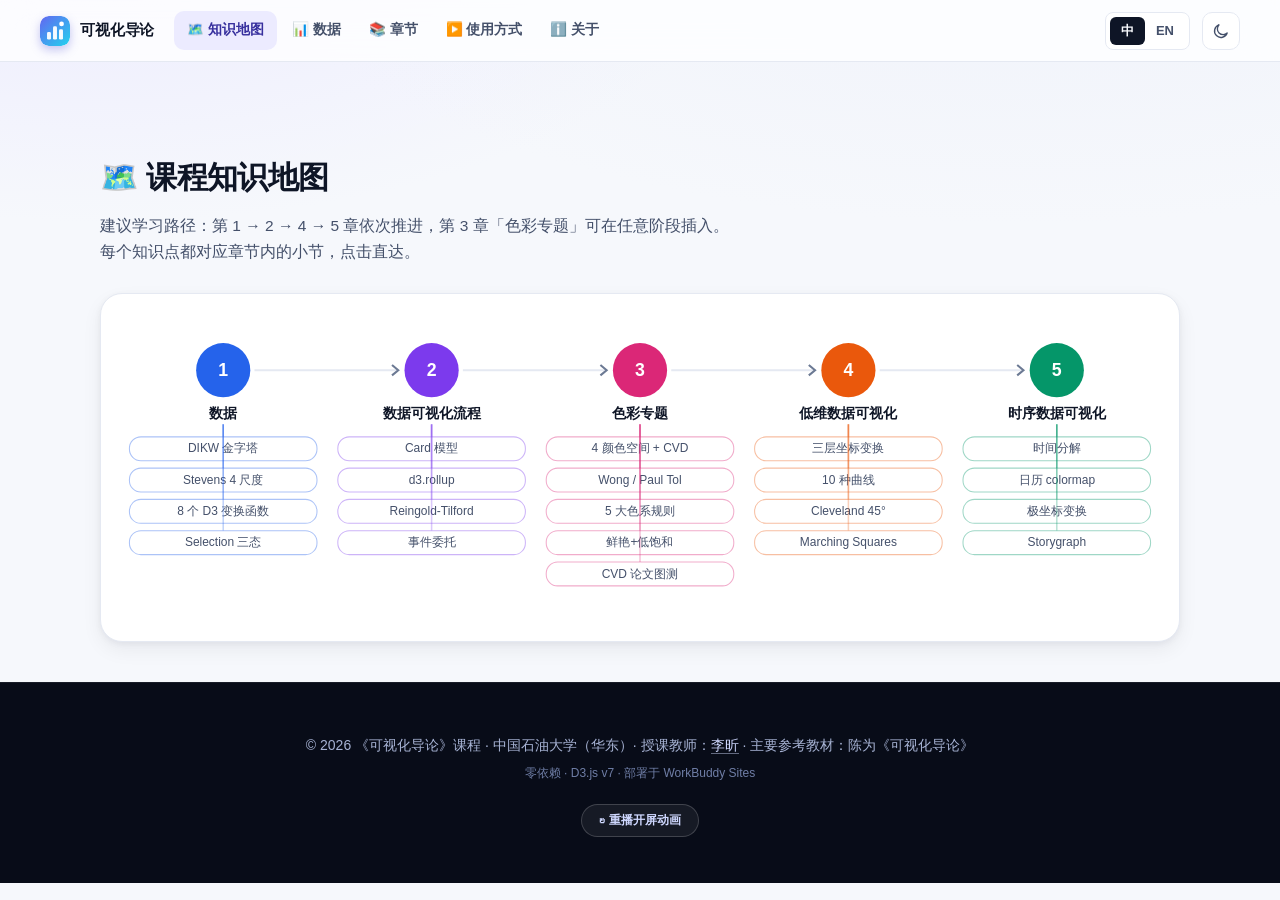
==== index.html @ c35c408c "feat: 《可视化导论》课程网站重构（全新版式 + 亮暗主题 + 中英双语） - 门户拆分为知识地图 / 数据 / 章节 / 使用方式 / 关于 五个独立页面，导航联动高亮 - 首页开屏动画（仅首次" ====
<!DOCTYPE html>
<html lang="zh-CN">
<head>
  <meta charset="UTF-8" />
  <meta name="viewport" content="width=device-width, initial-scale=1.0" />
  <title data-i18n="portal.title">《可视化导论》课程门户</title>
  <!-- 已看过开屏 → 首屏直接不渲染，避免闪现 -->
  <script>
    (function () {
      try {
        if (localStorage.getItem('wbl-splash') === '1') {
          document.documentElement.setAttribute('data-splash', 'skip');
        }
      } catch (e) {}
    })();
  </script>
  <script src="assets/theme.js?v=3"></script>
  <link rel="stylesheet" href="styles.css?v=3" />
  <link rel="stylesheet" href="i18n.css" />
  <script type="module" src="i18n.js"></script>
</head>
<body>
  <!-- ============ 开屏动画（仅首次访问播放一次，点击可跳过） ============ -->
  <div class="splash" id="splash">
    <div class="splash-inner">
      <p class="splash-tag" data-i18n="portal.hero.tag">VISUALIZATION · INTRODUCTION</p>
      <h1 data-i18n="portal.hero.h1">《可视化导论》</h1>
      <p class="splash-sub" data-i18n="portal.hero.subtitle">从数据到图表：JavaScript + D3.js 实战课程</p>
      <svg class="flow-svg" viewBox="0 0 760 320" role="img" aria-label="数据到可视化的流程">
        <path d="M30 160 H730" stroke="rgba(255,255,255,0.35)" stroke-width="2" fill="none" stroke-dasharray="6 6"/>
        <g class="flow-stage"><rect x="20"  y="138" width="150" height="44" rx="10"/><text x="95"  y="165">数据 · Data</text></g>
        <g class="flow-stage"><rect x="210" y="138" width="150" height="44" rx="10"/><text x="285" y="165">变换 · Transform</text></g>
        <g class="flow-stage"><rect x="400" y="138" width="150" height="44" rx="10"/><text x="475" y="165">编码 · Encode</text></g>
        <g class="flow-stage"><rect x="590" y="138" width="150" height="44" rx="10"/><text x="665" y="165">视图 · Render</text></g>
        <circle class="flow-dot" r="5" fill="#fbbf24"><animateMotion dur="4.5s" repeatCount="indefinite" path="M30 160 H730"/></circle>
        <circle class="flow-dot" r="5" fill="#34d399"><animateMotion dur="4.5s" begin="1.5s" repeatCount="indefinite" path="M30 160 H730"/></circle>
        <circle class="flow-dot" r="5" fill="#f472b6"><animateMotion dur="4.5s" begin="3s" repeatCount="indefinite" path="M30 160 H730"/></circle>
      </svg>
    </div>
  </div>

  <nav class="nav course-topbar">
    <a class="brand" href="index.html">
      <svg class="mark" viewBox="0 0 32 32" aria-hidden="true">
        <defs>
          <linearGradient id="brandMark" x1="0" y1="0" x2="1" y2="1">
            <stop offset="0" stop-color="#6366f1" />
            <stop offset="1" stop-color="#22d3ee" />
          </linearGradient>
        </defs>
        <rect width="32" height="32" rx="9" fill="url(#brandMark)" />
        <g fill="#ffffff" opacity="0.95">
          <rect x="7.5" y="17" width="4.2" height="8" rx="1.4" />
          <rect x="13.9" y="11" width="4.2" height="14" rx="1.4" />
          <rect x="20.3" y="14" width="4.2" height="11" rx="1.4" />
        </g>
        <circle cx="23" cy="8.4" r="2.5" fill="#ffffff" />
      </svg>
      <span data-lang="zh-CN">可视化导论</span>
      <span data-lang="en-US" hidden>Visualization</span>
    </a>
    <ul class="nav-links">
      <li><a href="index.html" class="active"><span data-lang="zh-CN">🗺️ 知识地图</span><span data-lang="en-US" hidden>🗺️ Map</span></a></li>
      <li><a href="stats.html" data-i18n="portal.nav.stats">📊 数据</a></li>
      <li><a href="chapters.html" data-i18n="portal.nav.chapters">📚 章节</a></li>
      <li><a href="howto.html" data-i18n="portal.nav.howto">▶️ 使用方式</a></li>
      <li><a href="about.html" data-i18n="portal.nav.about">ℹ️ 关于</a></li>
    </ul>
  </nav>

  <main>
    <!-- ============ 课程知识地图 ============ -->
    <section id="map" class="section">
      <h2><span data-lang="zh-CN">🗺️ 课程知识地图</span><span data-lang="en-US" hidden>🗺️ Course Knowledge Map</span></h2>
      <p class="section-lead">
        <span data-lang="zh-CN">建议学习路径：第 1 → 2 → 4 → 5 章依次推进，第 3 章「色彩专题」可在任意阶段插入。每个知识点都对应章节内的小节，点击直达。</span>
        <span data-lang="en-US" hidden>Suggested path: Ch 1 → 2 → 4 → 5 in order; Ch 3 (Color) can be inserted anytime. Click any node to jump.</span>
      </p>
      <div class="map-wrap">
        <svg id="course-map" viewBox="0 0 1000 300" role="img" aria-label="课程知识地图"></svg>
      </div>
    </section>
  </main>

  <footer>
    <p data-i18n-html="footer.copyright">© 2026 《可视化导论》课程 · 中国石油大学（华东）· 授课教师：<a href="https://cinger007.github.io" target="_blank" rel="noopener" class="teacher-link">李昕</a> · 主要参考教材：陈为《可视化导论》</p>
    <p class="footer-meta" data-i18n="footer.meta">零依赖 · D3.js v7 · 部署于 WorkBuddy Sites</p>
    <button class="replay-splash" type="button" data-replay-splash>
      <span data-lang="zh-CN">↻ 重播开屏动画</span>
      <span data-lang="en-US" hidden>↻ Replay intro</span>
    </button>
  </footer>

  <script src="assets/portal.js?v=3"></script>
</body>
</html>
---- styles.css ----
/* =============================================================
 * 《可视化导论》课程门户 — 版式 v3「Clear Modern · Data-Viz」
 * 设计方向：清爽现代教育风 + 数据可视化站气质
 *   · 亮暗双主题（暗色头图 + 亮色正文 + 一键切换）
 *   · 圆角卡片 + 柔和多层阴影 + 宽松留白 + 单一强调色
 *   · 内容零改动：仅重排版式与视觉层级
 * ============================================================= */

/* ============================================================
 * 1. 设计 token（亮 / 暗）
 * ============================================================ */
:root {
  color-scheme: light;

  --bg:        #f6f8fc;
  --bg-glow:   #eef1fa;
  --surface:   #ffffff;
  --surface-2: #f3f5fb;
  --text:      #0e1526;
  --text-2:    #44506a;
  --muted:     #6c7a94;
  --line:      #e5e9f2;
  --line-2:    #eff2f8;

  --accent:      #5b5bd6;
  --accent-deep: #4640bf;
  --accent-soft: #ecebff;
  --accent-ink:  #37309e;

  --ink:  #080c18;   /* 暗色头图基色（两主题共用） */
  --ink-2:#101731;

  --r-xs: 8px;
  --r-sm: 12px;
  --r:    16px;
  --r-lg: 22px;
  --r-xl: 28px;
  --pill: 999px;

  --sh-1: 0 1px 2px rgba(16, 24, 40, .05), 0 1px 3px rgba(16, 24, 40, .05);
  --sh-2: 0 2px 6px rgba(16, 24, 40, .05), 0 8px 20px rgba(16, 24, 40, .06);
  --sh-3: 0 10px 26px rgba(16, 24, 40, .10), 0 3px 8px rgba(16, 24, 40, .05);
  --sh-4: 0 26px 60px rgba(16, 24, 40, .16);

  --container: 1160px;
  --nav-h: 62px;
}

html[data-theme="dark"] {
  color-scheme: dark;

  --bg:        #090c16;
  --bg-glow:   #0d1120;
  --surface:   #111728;
  --surface-2: #171e31;
  --text:      #eaf0fb;
  --text-2:    #b3bdd4;
  --muted:     #7f8ba6;
  --line:      #232c45;
  --line-2:    #1a2136;

  --accent:      #8b8bf5;
  --accent-deep: #a5a5ff;
  --accent-soft: #1c2145;
  --accent-ink:  #c3c2ff;

  --sh-1: 0 1px 2px rgba(0, 0, 0, .4);
  --sh-2: 0 2px 6px rgba(0, 0, 0, .35), 0 10px 24px rgba(0, 0, 0, .30);
  --sh-3: 0 14px 34px rgba(0, 0, 0, .45);
  --sh-4: 0 30px 70px rgba(0, 0, 0, .55);
}

/* ============================================================
 * 2. 基础
 * ============================================================ */
* { box-sizing: border-box; }

html { scroll-behavior: smooth; }

html, body {
  margin: 0;
  padding: 0;
  font-family: -apple-system, BlinkMacSystemFont, "Segoe UI", "PingFang SC",
    "Microsoft YaHei", "Helvetica Neue", Arial, sans-serif;
  -webkit-font-smoothing: antialiased;
}

body {
  color: var(--text);
  background-color: var(--bg);
  background-image:
    radial-gradient(1200px 520px at 80% -140px, var(--bg-glow), transparent 70%),
    radial-gradient(900px 420px at 8% -80px, var(--accent-soft), transparent 72%);
  background-repeat: no-repeat;
  line-height: 1.65;
}

a { color: var(--accent-deep); }

a:focus-visible,
button:focus-visible {
  outline: 2px solid var(--accent);
  outline-offset: 2px;
  border-radius: 4px;
}

/* ============================================================
 * 3. 顶部头栏（sticky + 毛玻璃）
 * ============================================================ */
.nav {
  position: sticky;
  top: 0;
  z-index: 100;
  display: flex;
  align-items: center;
  gap: 6px;
  height: var(--nav-h);
  padding: 0 clamp(14px, 4vw, 40px);
  background: rgba(255, 255, 255, .78);
  backdrop-filter: blur(16px) saturate(1.6);
  -webkit-backdrop-filter: blur(16px) saturate(1.6);
  border-bottom: 1px solid var(--line);
}

html[data-theme="dark"] .nav { background: rgba(9, 12, 22, .78); }

.nav .brand {
  display: inline-flex;
  align-items: center;
  gap: 10px;
  flex: none;
  padding-right: 14px;
  text-decoration: none;
  color: var(--text);
  font-weight: 800;
  font-size: 14.5px;
  letter-spacing: -.01em;
  white-space: nowrap;
}

.nav .brand .mark {
  width: 30px;
  height: 30px;
  border-radius: 9px;
  display: block;
  box-shadow: 0 4px 10px rgba(91, 91, 214, .35);
}

.nav-links {
  display: flex;
  align-items: center;
  gap: 2px;
  flex: 1;
  min-width: 0;
  margin: 0;
  padding: 0;
  list-style: none;
  overflow-x: auto;
  scrollbar-width: none;
}
.nav-links::-webkit-scrollbar { display: none; }
.nav-links li { flex: none; }

.nav-links a {
  display: inline-block;
  padding: 8px 13px;
  border-radius: 10px;
  font-size: 13.5px;
  font-weight: 600;
  color: var(--text-2);
  text-decoration: none;
  white-space: nowrap;
  transition: background .15s, color .15s;
}
.nav-links a:hover { background: var(--surface-2); color: var(--text); }
.nav-links a.active { background: var(--accent-soft); color: var(--accent-ink); }
.nav-links a.active:hover { background: var(--accent-soft); color: var(--accent-ink); }

/* 语言开关（内嵌头栏版） */
.nav .lang-switch {
  order: 1;
  margin-left: 8px;
  background: var(--surface);
  border-color: var(--line);
  box-shadow: none;
}
.nav .lang-switch button { color: var(--text-2); font-size: 13px; padding: 5px 11px; }
.nav .lang-switch button:hover { background: var(--surface-2); color: var(--text); }
.nav .lang-switch button.active { background: var(--text); color: var(--bg); }
html[data-theme="dark"] .nav .lang-switch button.active { background: var(--accent); color: #0a0d16; }

/* 主题切换按钮 */
.theme-toggle {
  order: 2;
  margin-left: 6px;
  flex: none;
  width: 38px;
  height: 38px;
  display: inline-flex;
  align-items: center;
  justify-content: center;
  border: 1px solid var(--line);
  border-radius: 10px;
  background: var(--surface);
  color: var(--text-2);
  cursor: pointer;
  transition: background .15s, color .15s, border-color .15s, transform .15s;
}
.theme-toggle:hover { background: var(--surface-2); color: var(--text); border-color: var(--accent); }
.theme-toggle:active { transform: scale(.94); }
.theme-toggle svg { width: 18px; height: 18px; }

/* ============================================================
 * 4. 开屏动画（暗色全屏，仅首次访问播放一次）
 * ============================================================ */
.splash {
  position: fixed;
  inset: 0;
  z-index: 9999;
  display: grid;
  place-items: center;
  padding: 24px;
  color: #eef2ff;
  background-color: var(--ink);
  background-image:
    radial-gradient(58% 78% at 16% 4%, rgba(91, 91, 214, .60), transparent 62%),
    radial-gradient(52% 72% at 86% 8%, rgba(139, 92, 246, .46), transparent 62%),
    radial-gradient(64% 90% at 50% 124%, rgba(34, 211, 238, .22), transparent 62%);
  animation: splash-out .55s ease 2.6s both;
}

/* 前置脚本判定「已看过」→ 直接不渲染，避免首屏闪烁；点击跳过同理 */
html[data-splash="skip"] .splash,
.splash.is-out { display: none !important; }

@keyframes splash-out { to { opacity: 0; visibility: hidden; } }

/* 细网格 + 渐隐遮罩 */
.splash::before {
  content: "";
  position: absolute;
  inset: 0;
  background-image:
    linear-gradient(rgba(150, 165, 210, .12) 1px, transparent 1px),
    linear-gradient(90deg, rgba(150, 165, 210, .12) 1px, transparent 1px);
  background-size: 46px 46px;
  -webkit-mask-image: radial-gradient(120% 90% at 50% 40%, #000 10%, transparent 78%);
          mask-image: radial-gradient(120% 90% at 50% 40%, #000 10%, transparent 78%);
  pointer-events: none;
}

.splash-inner {
  position: relative;
  z-index: 1;
  width: 100%;
  max-width: 540px;
  text-align: center;
}

.splash-inner > * { animation: splash-rise .72s cubic-bezier(.2, .7, .3, 1) both; }
.splash-inner > *:nth-child(1) { animation-delay: .05s; }
.splash-inner > *:nth-child(2) { animation-delay: .17s; }
.splash-inner > *:nth-child(3) { animation-delay: .31s; }
.splash-inner > *:nth-child(4) { animation-delay: .45s; }

@keyframes splash-rise {
  from { opacity: 0; transform: translateY(16px); }
  to   { opacity: 1; transform: none; }
}

.splash-tag {
  display: inline-flex;
  align-items: center;
  margin: 0 0 20px;
  padding: 6px 14px;
  font-size: 11.5px;
  font-weight: 700;
  letter-spacing: .18em;
  text-transform: uppercase;
  color: #b7c3ff;
  border: 1px solid rgba(183, 195, 255, .35);
  border-radius: var(--pill);
  background: rgba(183, 195, 255, .08);
}

.splash h1 {
  margin: 0 0 14px;
  font-size: clamp(32px, 5.6vw, 52px);
  font-weight: 800;
  letter-spacing: -.035em;
  line-height: 1.06;
}

.splash-sub {
  margin: 0 0 26px;
  font-size: clamp(14.5px, 1.8vw, 17px);
  line-height: 1.6;
  color: #c8d2ff;
}

.teacher-link {
  color: #d3dbff;
  text-decoration: none;
  border-bottom: 1px solid rgba(211, 219, 255, .45);
  transition: border-color .15s, color .15s;
}
.teacher-link:hover { color: #fff; border-bottom-color: #fff; }

/* 数据 → 视图 管线动画面板（开屏内使用） */
.flow-svg {
  display: block;
  width: 100%;
  height: auto;
  border: 1px solid rgba(190, 202, 255, .16);
  border-radius: var(--r-xl);
  background: rgba(255, 255, 255, .04);
  backdrop-filter: blur(6px);
  -webkit-backdrop-filter: blur(6px);
  box-shadow: inset 0 1px 0 rgba(255, 255, 255, .07), 0 24px 60px rgba(3, 6, 20, .45);
}

.flow-stage rect {
  fill: rgba(255, 255, 255, .06);
  stroke: rgba(190, 202, 255, .3);
  stroke-width: 1.5;
  transition: fill .2s;
}
.flow-stage:hover rect { fill: rgba(255, 255, 255, .14); }
.flow-stage text {
  fill: #e8edff;
  font-size: 14.5px;
  font-weight: 600;
  text-anchor: middle;
}

/* ============================================================
 * 5. 主体容器 & 区块
 * ============================================================ */
main {
  max-width: var(--container);
  margin: 0 auto;
  padding: clamp(56px, 7vw, 92px) clamp(16px, 4vw, 40px) 40px;
}

.section {
  margin: 0 0 clamp(60px, 8vw, 100px);
  scroll-margin-top: calc(var(--nav-h) + 16px);
}

/* 独立子页面只有一个区块时，不要拖一条空白到页脚 */
main > .section:last-child { margin-bottom: 0; }

.section h2 {
  display: flex;
  align-items: center;
  gap: 12px;
  margin: 0 0 10px;
  font-size: clamp(23px, 3vw, 31px);
  font-weight: 800;
  letter-spacing: -.022em;
  color: var(--text);
}

.section-lead {
  max-width: 74ch;
  margin: 0 0 28px;
  font-size: 15.5px;
  line-height: 1.7;
  color: var(--text-2);
}

/* ============================================================
 * 6. 知识地图 / 数据一览（SVG 面板）
 * ============================================================ */
.map-wrap,
.stats-wrap {
  padding: 22px 18px 12px;
  background: var(--surface);
  border: 1px solid var(--line);
  border-radius: var(--r-lg);
  box-shadow: var(--sh-2);
  overflow-x: auto;
}

#course-map,
#course-stats {
  display: block;
  width: 100%;
  min-width: 760px;
  height: auto;
}

/* —— 知识地图 —— */
.map-chapter { cursor: pointer; }
.map-num { fill: #ffffff; font-size: 17px; font-weight: 800; }
.map-title { fill: var(--text); font-size: 13.5px; font-weight: 700; }
.map-point { fill: var(--text-2); font-size: 11.5px; }
.map-chip rect {
  fill: var(--surface);
  stroke-opacity: .38;
  transition: fill .15s, stroke-opacity .15s;
}
.map-chapter:hover .map-chip rect { fill: var(--surface-2); stroke-opacity: .9; }
.map-chapter:hover .map-title { fill: var(--accent); }
/* 覆盖 JS 写入的浅色灰连线，随主题变色 */
#course-map > line { stroke: var(--line); }
#course-map > path { stroke: var(--muted); }

/* —— 数据一览 —— */
.stat-row { cursor: pointer; }
.stat-row .bar { transition: opacity .15s; }
.stat-row:hover .bar { opacity: .8; }
.stat-row:hover .stat-ch-title { fill: var(--accent); }
.stat-ch-title { fill: var(--text-2); font-size: 13px; font-weight: 700; }
.stat-num { fill: #ffffff; font-size: 12px; font-weight: 800; }
.stat-value { font-size: 12.5px; font-weight: 800; }
.stat-axis { fill: var(--muted); font-size: 11px; }
#course-stats > line { stroke: var(--line); }

.stats-foot {
  margin: 14px 0 0;
  text-align: center;
  font-size: 12.5px;
  color: var(--muted);
}

/* ============================================================
 * 7. 章节卡片
 * ============================================================ */
.cards {
  display: grid;
  grid-template-columns: repeat(auto-fill, minmax(320px, 1fr));
  gap: 22px;
}

.card {
  --ch:      var(--accent);
  --ch-deep: var(--accent-deep);
  --ch-soft: var(--accent-soft);
  --ch-tint: #f4f4ff;
  position: relative;
  display: flex;
  flex-direction: column;
  background: var(--surface);
  border: 1px solid var(--line);
  border-radius: var(--r-lg);
  overflow: hidden;
  text-decoration: none;
  color: inherit;
  box-shadow: var(--sh-2);
  transition: transform .26s cubic-bezier(.2, .7, .3, 1), box-shadow .26s, border-color .26s;
}

.card[data-ch="1"] { --ch: #2563eb; --ch-deep: #1d4ed8; --ch-soft: #e6efff; --ch-tint: #eef4ff; }
.card[data-ch="2"] { --ch: #7c3aed; --ch-deep: #6d28d9; --ch-soft: #f0eaff; --ch-tint: #f6f2ff; }
.card[data-ch="3"] { --ch: #db2777; --ch-deep: #be185d; --ch-soft: #ffe9f4; --ch-tint: #fff1f8; }
.card[data-ch="4"] { --ch: #ea580c; --ch-deep: #c2410c; --ch-soft: #ffefe1; --ch-tint: #fff6ef; }
.card[data-ch="5"] { --ch: #059669; --ch-deep: #047857; --ch-soft: #e2f8ef; --ch-tint: #effaf5; }

html[data-theme="dark"] .card[data-ch="1"] { --ch-soft: #16233f; --ch-tint: #101a2f; --ch-deep: #7ab0ff; }
html[data-theme="dark"] .card[data-ch="2"] { --ch-soft: #211a3d; --ch-tint: #171232; --ch-deep: #bda0ff; }
html[data-theme="dark"] .card[data-ch="3"] { --ch-soft: #3a1630; --ch-tint: #2a1024; --ch-deep: #ff8fc4; }
html[data-theme="dark"] .card[data-ch="4"] { --ch-soft: #3a2110; --ch-tint: #2b180c; --ch-deep: #ffab6b; }
html[data-theme="dark"] .card[data-ch="5"] { --ch-soft: #10322a; --ch-tint: #0c241e; --ch-deep: #5fd6ad; }

a.card.available:hover {
  transform: translateY(-4px);
  border-color: var(--ch);
  box-shadow: var(--sh-3);
}

.card.pending { opacity: .68; }

.card-thumb {
  display: block;
  width: 100%;
  height: auto;
  background:
    radial-gradient(130% 110% at 50% 0%, var(--ch-tint), var(--ch-soft));
  border-bottom: 1px solid var(--line-2);
}

.card-status {
  position: absolute;
  top: 12px;
  right: 12px;
  margin: 0;
  padding: 5px 11px;
  font-size: 11.5px;
  font-weight: 700;
  border-radius: var(--pill);
  color: #0b7a45;
  background: rgba(255, 255, 255, .92);
  border: 1px solid rgba(16, 24, 40, .07);
  backdrop-filter: blur(4px);
  -webkit-backdrop-filter: blur(4px);
}
html[data-theme="dark"] .card-status {
  color: #5fd6ad;
  background: rgba(9, 12, 22, .82);
  border-color: rgba(255, 255, 255, .12);
}
.card.pending .card-status { color: #8a5a00; }

/* 卡片正文：以左右外边距代替内边距，保证缩略图满宽 */
.card > :not(.card-thumb):not(.card-status) { margin-left: 22px; margin-right: 22px; }

.card-num {
  align-self: flex-start;
  margin: 18px 22px 0;
  padding: 4px 11px;
  font-size: 11.5px;
  font-weight: 800;
  letter-spacing: .08em;
  color: var(--ch-deep);
  background: var(--ch-soft);
  border-radius: var(--pill);
}

.card h3 {
  margin: 11px 22px 0;
  font-size: 20px;
  font-weight: 800;
  letter-spacing: -.02em;
  line-height: 1.3;
  color: var(--text);
}

.card-meta {
  margin: 7px 22px 0;
  font-size: 12.5px;
  color: var(--muted);
}

.card-source {
  margin: 9px 22px 0;
  font-size: 12.5px;
  color: var(--text-2);
}

.card-desc {
  margin: 12px 22px 0;
  font-size: 14px;
  line-height: 1.7;
  color: var(--text-2);
}

.card-tags {
  display: flex;
  flex-wrap: wrap;
  gap: 6px;
  margin: 14px 22px 0;
  padding: 0;
  list-style: none;
}

.card-tags li {
  padding: 4px 10px;
  font-size: 11.5px;
  font-weight: 600;
  color: var(--text-2);
  background: var(--surface-2);
  border: 1px solid var(--line-2);
  border-radius: var(--pill);
}

.card-cta {
  display: flex;
  align-items: center;
  gap: 8px;
  margin: auto 22px 0;
  padding: 16px 0 20px;
  font-size: 14px;
  font-weight: 700;
  color: var(--ch-deep);
  border-top: 1px solid var(--line-2);
}

a.card.available:hover .card-cta { color: var(--ch); }

/* ============================================================
 * 8. 使用方式
 * ============================================================ */
.howto-grid {
  display: grid;
  grid-template-columns: repeat(auto-fill, minmax(248px, 1fr));
  gap: 18px;
}

.howto-card {
  padding: 22px;
  background: var(--surface);
  border: 1px solid var(--line);
  border-radius: var(--r);
  box-shadow: var(--sh-1);
  transition: transform .2s, box-shadow .2s, border-color .2s;
}
.howto-card:hover { transform: translateY(-2px); box-shadow: var(--sh-2); border-color: var(--accent); }

.howto-card h3 {
  margin: 0 0 10px;
  font-size: 15.5px;
  font-weight: 700;
  color: var(--text);
}

.howto-card p {
  margin: 0;
  font-size: 13.5px;
  line-height: 1.7;
  color: var(--text-2);
}

.howto-card code,
.about-item code {
  padding: 2px 7px;
  font-family: "Cascadia Code", "JetBrains Mono", Consolas, monospace;
  font-size: 12.5px;
  color: var(--accent-ink);
  background: var(--accent-soft);
  border-radius: 6px;
}

/* ============================================================
 * 9. 关于本课程
 * ============================================================ */
.about {
  display: grid;
  grid-template-columns: repeat(auto-fill, minmax(280px, 1fr));
  gap: 18px;
}

.about-item {
  padding: 22px;
  background: var(--surface);
  border: 1px solid var(--line);
  border-radius: var(--r);
  box-shadow: var(--sh-1);
}

.about-item h4 {
  margin: 0 0 9px;
  font-size: 15px;
  font-weight: 700;
  color: var(--text);
}

.about-item p {
  margin: 0;
  font-size: 13.5px;
  line-height: 1.7;
  color: var(--text-2);
}

/* ============================================================
 * 10. 页脚（暗色）
 * ============================================================ */
footer {
  position: relative;
  padding: 46px clamp(16px, 4vw, 40px);
  text-align: center;
  color: #a7b3d4;
  background: var(--ink);
  border-top: 1px solid rgba(255, 255, 255, .07);
}

footer p { margin: 5px 0; font-size: 14px; line-height: 1.7; }
footer .teacher-link { color: #cfd8ff; }
.footer-meta { font-size: 12px !important; color: #6f7ea6; }

/* 重播开屏 */
.replay-splash {
  margin-top: 16px;
  padding: 7px 17px;
  border: 1px solid rgba(255, 255, 255, .18);
  border-radius: var(--pill);
  background: rgba(255, 255, 255, .06);
  color: #cfd8ff;
  font-family: inherit;
  font-size: 12px;
  font-weight: 600;
  cursor: pointer;
  transition: background .15s, border-color .15s, transform .15s;
}
.replay-splash:hover { background: rgba(255, 255, 255, .15); border-color: rgba(255, 255, 255, .38); }
.replay-splash:active { transform: scale(.97); }

/* ============================================================
 * 11. 响应式
 * ============================================================ */
@media (max-width: 760px) {
  :root { --nav-h: 56px; }
  .nav .brand span { display: none; }
  .cards { grid-template-columns: 1fr; }
  .section h2 { font-size: 22px; }
  .splash-inner { max-width: 100%; }
  .splash-sub { margin-bottom: 20px; }
}

@media (max-width: 420px) {
  .nav-links a { padding: 7px 10px; font-size: 12.5px; }
}

/* ============================================================
 * 12. 可访问性：降低动态偏好
 * ============================================================ */
@media (prefers-reduced-motion: reduce) {
  html { scroll-behavior: auto; }
  .flow-svg .flow-dot { display: none; }
  .splash { animation-duration: .4s; animation-delay: 1.2s; }
  .splash-inner > * { animation: none; }
  .card, .howto-card, .theme-toggle, .nav-links a { transition: none; }
  a.card.available:hover { transform: none; }
}
---- i18n.css ----
/* =============================================================
 * i18n.css — Language switcher styles (v2.0 · 2026-09-09)
 * 共用样式：portal 主页 + supplementary + 5 个 lesson
 *
 * 设计原则：
 *   - .lang-switch 是唯一基类，统一样式
 *   - .lang-switch-floating 仅用于无 topbar 的页面（portal 主页 + supplementary），
 *     把按钮钉在右上角
 *   - 内嵌在 .course-topbar 内的版本继承基类样式，视觉与 floating 版一致
 * ============================================================= */

/* --- 基类（所有页面共用）--- */
.lang-switch {
  display: inline-flex;
  align-items: center;
  gap: 0;
  padding: 4px;
  border: 1px solid #cbd5e1;
  border-radius: 8px;
  background: rgba(255, 255, 255, 0.95);
  box-shadow: 0 2px 8px rgba(0, 0, 0, 0.08);
  font-family: inherit;
}

.lang-switch button {
  appearance: none;
  border: 0;
  background: transparent;
  cursor: pointer;
  padding: 6px 14px;
  font-size: 14px;
  font-weight: 600;
  color: #475569;
  border-radius: 6px;
  transition: background 0.15s, color 0.15s;
  font-family: inherit;
}

.lang-switch button:hover {
  background: #f1f5f9;
  color: #1e293b;
}

.lang-switch button.active {
  background: #1e293b;
  color: #fff;
}

/* --- Portal 主页 / supplementary：无 topbar → 浮动钉右上角 --- */
.lang-switch.lang-switch-floating {
  position: fixed;
  top: 16px;
  right: 16px;
  z-index: 1000;
}

/* --- .course-topbar 内嵌版本：右对齐，垂直居中 --- */
.course-topbar .lang-switch {
  margin-left: auto;
}

/* --- 移动端适配 --- */
@media (max-width: 768px) {
  .lang-switch.lang-switch-floating {
    top: 12px;
    right: 12px;
  }
  .lang-switch.lang-switch-floating button {
    padding: 4px 10px;
    font-size: 13px;
  }
  .course-topbar .lang-switch button {
    padding: 4px 10px;
    font-size: 13px;
  }
}

/* --- 双 DOM 双语正文：确保 hidden 一定生效（防被 author 样式覆盖） --- */
[data-lang][hidden] {
  display: none !important;
}
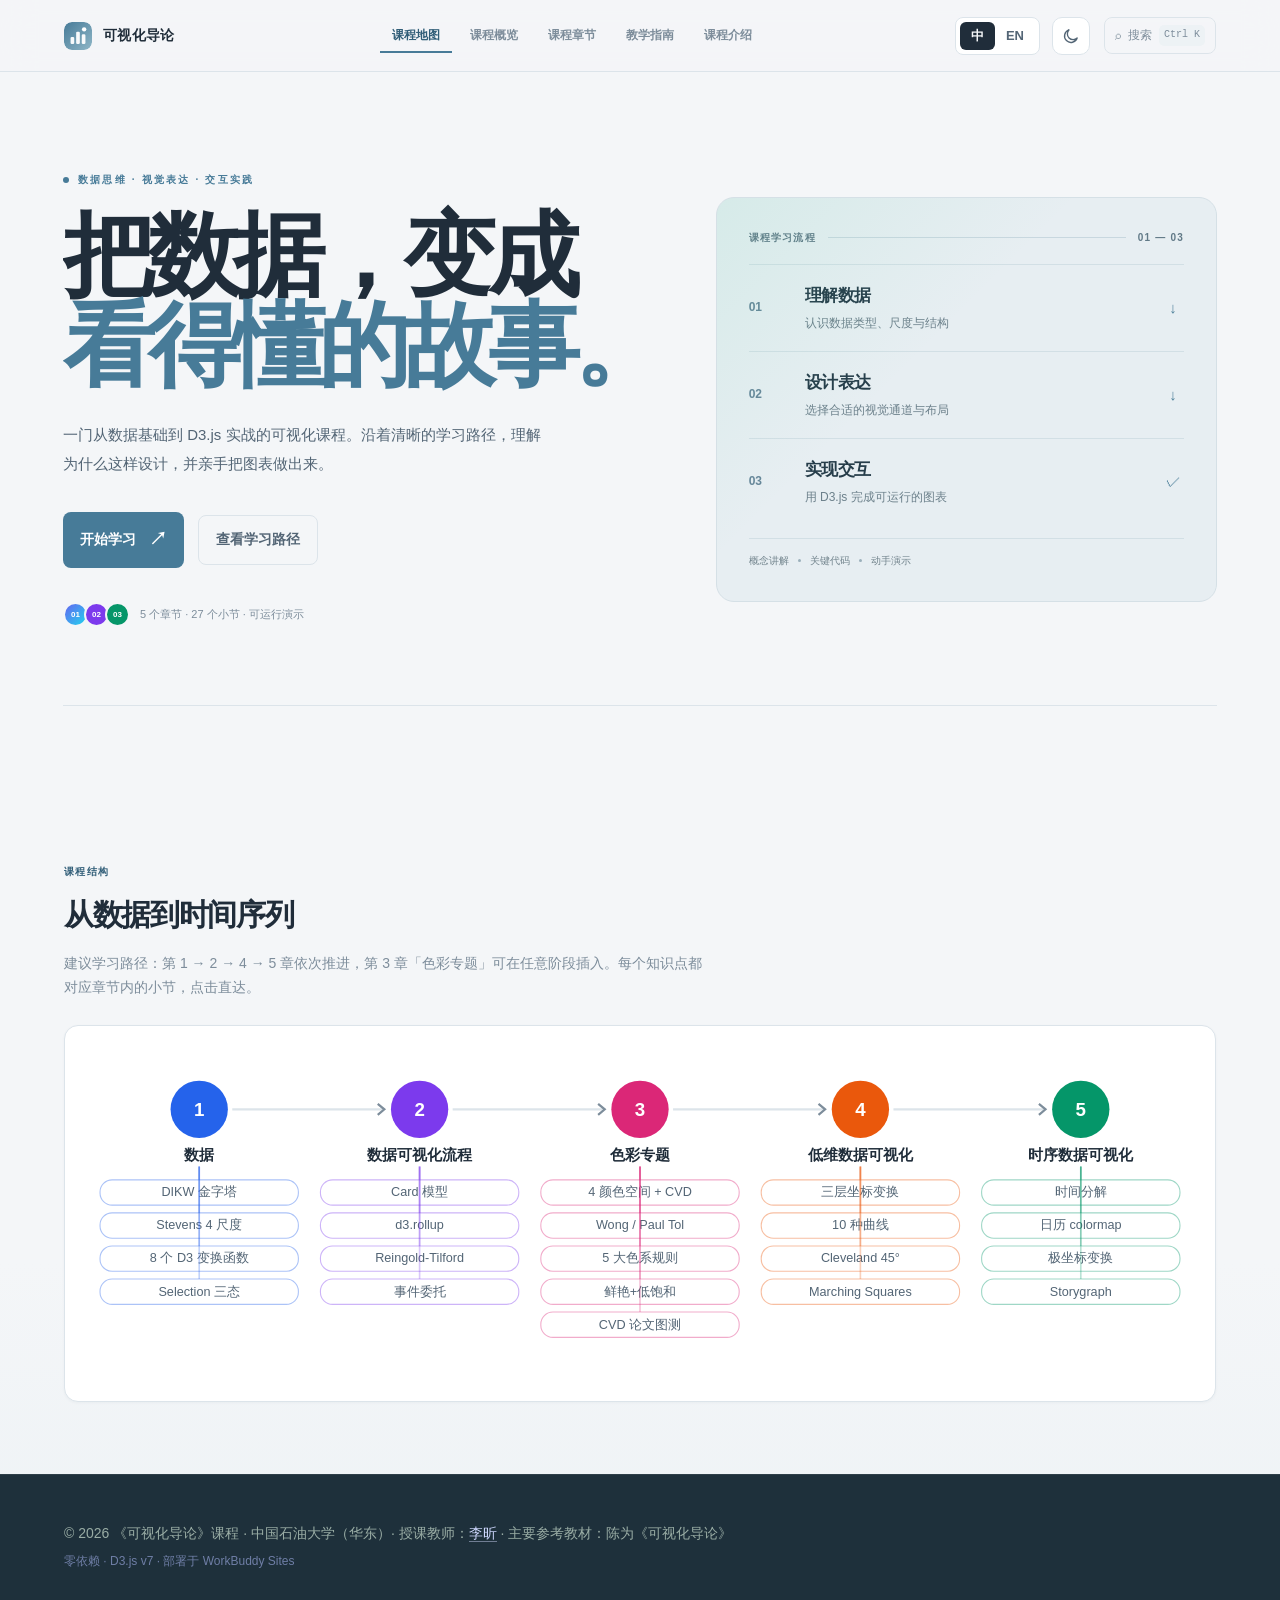
==== commit 37180716: "feat: 更新课程网站页面与主题样式" ====
--- a/index.html
+++ b/index.html
@@ -4,48 +4,19 @@
   <meta charset="UTF-8" />
   <meta name="viewport" content="width=device-width, initial-scale=1.0" />
   <title data-i18n="portal.title">《可视化导论》课程门户</title>
-  <!-- 已看过开屏 → 首屏直接不渲染，避免闪现 -->
-  <script>
-    (function () {
-      try {
-        if (localStorage.getItem('wbl-splash') === '1') {
-          document.documentElement.setAttribute('data-splash', 'skip');
-        }
-      } catch (e) {}
-    })();
-  </script>
   <script src="assets/theme.js?v=3"></script>
-  <link rel="stylesheet" href="styles.css?v=3" />
+  <link rel="stylesheet" href="styles.css?v=5" />
   <link rel="stylesheet" href="i18n.css" />
-  <script type="module" src="i18n.js"></script>
+  <script type="module" src="i18n.js?v=5"></script>
 </head>
 <body>
-  <!-- ============ 开屏动画（仅首次访问播放一次，点击可跳过） ============ -->
-  <div class="splash" id="splash">
-    <div class="splash-inner">
-      <p class="splash-tag" data-i18n="portal.hero.tag">VISUALIZATION · INTRODUCTION</p>
-      <h1 data-i18n="portal.hero.h1">《可视化导论》</h1>
-      <p class="splash-sub" data-i18n="portal.hero.subtitle">从数据到图表：JavaScript + D3.js 实战课程</p>
-      <svg class="flow-svg" viewBox="0 0 760 320" role="img" aria-label="数据到可视化的流程">
-        <path d="M30 160 H730" stroke="rgba(255,255,255,0.35)" stroke-width="2" fill="none" stroke-dasharray="6 6"/>
-        <g class="flow-stage"><rect x="20"  y="138" width="150" height="44" rx="10"/><text x="95"  y="165">数据 · Data</text></g>
-        <g class="flow-stage"><rect x="210" y="138" width="150" height="44" rx="10"/><text x="285" y="165">变换 · Transform</text></g>
-        <g class="flow-stage"><rect x="400" y="138" width="150" height="44" rx="10"/><text x="475" y="165">编码 · Encode</text></g>
-        <g class="flow-stage"><rect x="590" y="138" width="150" height="44" rx="10"/><text x="665" y="165">视图 · Render</text></g>
-        <circle class="flow-dot" r="5" fill="#fbbf24"><animateMotion dur="4.5s" repeatCount="indefinite" path="M30 160 H730"/></circle>
-        <circle class="flow-dot" r="5" fill="#34d399"><animateMotion dur="4.5s" begin="1.5s" repeatCount="indefinite" path="M30 160 H730"/></circle>
-        <circle class="flow-dot" r="5" fill="#f472b6"><animateMotion dur="4.5s" begin="3s" repeatCount="indefinite" path="M30 160 H730"/></circle>
-      </svg>
-    </div>
-  </div>
-
   <nav class="nav course-topbar">
     <a class="brand" href="index.html">
       <svg class="mark" viewBox="0 0 32 32" aria-hidden="true">
         <defs>
           <linearGradient id="brandMark" x1="0" y1="0" x2="1" y2="1">
-            <stop offset="0" stop-color="#6366f1" />
-            <stop offset="1" stop-color="#22d3ee" />
+            <stop offset="0" stop-color="#477b98" />
+            <stop offset="1" stop-color="#8eb6c7" />
           </linearGradient>
         </defs>
         <rect width="32" height="32" rx="9" fill="url(#brandMark)" />
@@ -60,18 +31,37 @@
       <span data-lang="en-US" hidden>Visualization</span>
     </a>
     <ul class="nav-links">
-      <li><a href="index.html" class="active"><span data-lang="zh-CN">🗺️ 知识地图</span><span data-lang="en-US" hidden>🗺️ Map</span></a></li>
-      <li><a href="stats.html" data-i18n="portal.nav.stats">📊 数据</a></li>
-      <li><a href="chapters.html" data-i18n="portal.nav.chapters">📚 章节</a></li>
-      <li><a href="howto.html" data-i18n="portal.nav.howto">▶️ 使用方式</a></li>
-      <li><a href="about.html" data-i18n="portal.nav.about">ℹ️ 关于</a></li>
+      <li><a href="index.html" class="active"><span data-lang="zh-CN">课程地图</span><span data-lang="en-US" hidden>Course map</span></a></li>
+      <li><a href="stats.html" data-i18n="portal.nav.stats">课程概览</a></li>
+      <li><a href="chapters.html" data-i18n="portal.nav.chapters">课程章节</a></li>
+      <li><a href="howto.html" data-i18n="portal.nav.howto">教学指南</a></li>
+      <li><a href="about.html" data-i18n="portal.nav.about">课程介绍</a></li>
     </ul>
   </nav>
 
   <main>
+    <section class="portal-hero" aria-labelledby="hero-title">
+      <div class="hero-copy">
+        <p class="eyebrow"><span class="eyebrow-dot"></span><span data-lang="zh-CN">数据思维 · 视觉表达 · 交互实践</span><span data-lang="en-US" hidden>DATA THINKING · VISUAL LANGUAGE · INTERACTION</span></p>
+        <h1 id="hero-title"><span data-lang="zh-CN">把数据，变成<br><em>看得懂的故事。</em></span><span data-lang="en-US" hidden>Turn data into<br><em>stories people understand.</em></span></h1>
+        <p class="hero-desc"><span data-lang="zh-CN">一门从数据基础到 D3.js 实战的可视化课程。沿着清晰的学习路径，理解为什么这样设计，并亲手把图表做出来。</span><span data-lang="en-US" hidden>A hands-on journey from data foundations to D3.js. Learn why visualizations work, then build them yourself.</span></p>
+        <div class="hero-actions"><a class="hero-primary" href="chapters.html"><span data-lang="zh-CN">开始学习</span><span data-lang="en-US" hidden>Start learning</span><span aria-hidden="true">↗</span></a><a class="hero-secondary" href="#map"><span data-lang="zh-CN">查看学习路径</span><span data-lang="en-US" hidden>View the path</span></a></div>
+        <div class="hero-proof"><span class="proof-avatars"><i>01</i><i>02</i><i>03</i></span><span data-lang="zh-CN">5 个章节 · 27 个小节 · 可运行演示</span><span data-lang="en-US" hidden>5 chapters · 27 sections · Runnable demos</span></div>
+      </div>
+      <div class="hero-visual" aria-label="课程学习流程">
+        <div class="learning-flow">
+          <p class="flow-caption"><span data-lang="zh-CN">课程学习流程</span><span data-lang="en-US" hidden>LEARNING SEQUENCE</span><span class="flow-line"></span><span>01 — 03</span></p>
+          <div class="flow-step"><span class="flow-index">01</span><div><h2><span data-lang="zh-CN">理解数据</span><span data-lang="en-US" hidden>Understand data</span></h2><p><span data-lang="zh-CN">认识数据类型、尺度与结构</span><span data-lang="en-US" hidden>Types, scales and structure</span></p></div><span class="flow-arrow">↓</span></div>
+          <div class="flow-step"><span class="flow-index">02</span><div><h2><span data-lang="zh-CN">设计表达</span><span data-lang="en-US" hidden>Design the encoding</span></h2><p><span data-lang="zh-CN">选择合适的视觉通道与布局</span><span data-lang="en-US" hidden>Choose visual channels and layouts</span></p></div><span class="flow-arrow">↓</span></div>
+          <div class="flow-step"><span class="flow-index">03</span><div><h2><span data-lang="zh-CN">实现交互</span><span data-lang="en-US" hidden>Build interaction</span></h2><p><span data-lang="zh-CN">用 D3.js 完成可运行的图表</span><span data-lang="en-US" hidden>Build working charts with D3.js</span></p></div><span class="flow-arrow">✓</span></div>
+          <div class="flow-foot"><span data-lang="zh-CN">概念讲解</span><span data-lang="en-US" hidden>Concepts</span><i></i><span data-lang="zh-CN">关键代码</span><span data-lang="en-US" hidden>Code</span><i></i><span data-lang="zh-CN">动手演示</span><span data-lang="en-US" hidden>Practice</span></div>
+        </div>
+      </div>
+    </section>
     <!-- ============ 课程知识地图 ============ -->
     <section id="map" class="section">
-      <h2><span data-lang="zh-CN">🗺️ 课程知识地图</span><span data-lang="en-US" hidden>🗺️ Course Knowledge Map</span></h2>
+      <p class="section-kicker"><span data-lang="zh-CN">课程结构</span><span data-lang="en-US" hidden>COURSE STRUCTURE</span></p>
+      <h2><span data-lang="zh-CN">从数据到时间序列</span><span data-lang="en-US" hidden>From data to time series</span></h2>
       <p class="section-lead">
         <span data-lang="zh-CN">建议学习路径：第 1 → 2 → 4 → 5 章依次推进，第 3 章「色彩专题」可在任意阶段插入。每个知识点都对应章节内的小节，点击直达。</span>
         <span data-lang="en-US" hidden>Suggested path: Ch 1 → 2 → 4 → 5 in order; Ch 3 (Color) can be inserted anytime. Click any node to jump.</span>
@@ -85,12 +75,8 @@
   <footer>
     <p data-i18n-html="footer.copyright">© 2026 《可视化导论》课程 · 中国石油大学（华东）· 授课教师：<a href="https://cinger007.github.io" target="_blank" rel="noopener" class="teacher-link">李昕</a> · 主要参考教材：陈为《可视化导论》</p>
     <p class="footer-meta" data-i18n="footer.meta">零依赖 · D3.js v7 · 部署于 WorkBuddy Sites</p>
-    <button class="replay-splash" type="button" data-replay-splash>
-      <span data-lang="zh-CN">↻ 重播开屏动画</span>
-      <span data-lang="en-US" hidden>↻ Replay intro</span>
-    </button>
   </footer>
 
-  <script src="assets/portal.js?v=3"></script>
+  <script src="assets/portal.js?v=5"></script>
 </body>
 </html>
--- a/styles.css
+++ b/styles.css
@@ -336,6 +336,15 @@
 /* ============================================================
  * 5. 主体容器 & 区块
  * ============================================================ */
+.portal-hero { position:relative; display:grid; grid-template-columns:minmax(0,1.02fr) minmax(380px,.98fr); gap:52px; align-items:center; min-height:530px; margin:-26px 0 92px; padding:58px 0 48px; overflow:hidden; }
+.portal-hero::before { content:""; position:absolute; z-index:-1; inset:0 -20vw; background:radial-gradient(ellipse at 72% 45%,rgba(98,90,220,.16),transparent 45%),radial-gradient(ellipse at 20% 20%,rgba(34,211,238,.09),transparent 38%); }
+.eyebrow { display:flex; align-items:center; gap:9px; margin:0 0 22px; color:var(--accent-deep); font-size:11px; font-weight:800; letter-spacing:.16em; text-transform:uppercase; }.eyebrow-dot { width:8px;height:8px;border-radius:50%;background:var(--accent);box-shadow:0 0 0 5px var(--accent-soft); }
+.portal-hero h1 { margin:0; font-size:clamp(42px,6vw,74px); line-height:1.04; letter-spacing:-.065em; font-weight:850; color:var(--text); }.portal-hero h1 em { font-style:normal;color:transparent;background:linear-gradient(105deg,var(--accent-deep),#0ea5e9);-webkit-background-clip:text;background-clip:text; }.hero-desc { max-width:520px;margin:26px 0 30px;color:var(--text-2);font-size:16px;line-height:1.85; }
+.hero-actions{display:flex;align-items:center;gap:14px}.hero-primary,.hero-secondary{display:inline-flex;align-items:center;gap:13px;padding:12px 18px;border-radius:13px;text-decoration:none;font-size:14px;font-weight:750;transition:transform .2s,box-shadow .2s}.hero-primary{color:#fff;background:linear-gradient(135deg,#5657d9,#347be8);box-shadow:0 10px 24px rgba(76,78,200,.28)}.hero-primary:hover{color:#fff;transform:translateY(-2px);box-shadow:0 14px 30px rgba(76,78,200,.35)}.hero-primary span:last-child{font-size:18px}.hero-secondary{color:var(--text-2);border:1px solid var(--line);background:var(--surface)}.hero-secondary:hover{color:var(--accent-deep);border-color:var(--accent);transform:translateY(-2px)}
+.hero-proof{display:flex;align-items:center;gap:10px;margin-top:28px;color:var(--muted);font-size:12px}.proof-avatars{display:flex;padding-left:4px}.proof-avatars i{display:grid;place-items:center;width:25px;height:25px;margin-left:-4px;border:2px solid var(--bg);border-radius:50%;color:#fff;background:linear-gradient(135deg,#6366f1,#22d3ee);font-size:8px;font-style:normal;font-weight:800}.proof-avatars i:nth-child(2){background:#7c3aed}.proof-avatars i:nth-child(3){background:#059669}
+.hero-visual{position:relative;min-height:390px;isolation:isolate}.hero-grid{position:absolute;inset:18px 0 0;width:100%;height:100%;overflow:visible}.hero-grid path{fill:none;stroke:var(--accent);stroke-width:1.6;stroke-linecap:round;opacity:.42;stroke-dasharray:3 8}.hero-grid circle{fill:#fff;stroke:var(--accent);stroke-width:3;filter:drop-shadow(0 0 7px rgba(91,91,214,.55))}.visual-orbit{position:absolute;left:50%;top:48%;width:235px;height:235px;transform:translate(-50%,-50%) rotate(-22deg);border:1px solid rgba(91,91,214,.28);border-radius:46% 54% 52% 48%}.orbit-b{width:315px;height:190px;transform:translate(-50%,-50%) rotate(38deg);border-color:rgba(34,211,238,.25)}.visual-core{position:absolute;left:50%;top:48%;transform:translate(-50%,-50%);display:flex;align-items:center;gap:10px;padding:21px 18px;border:1px solid rgba(255,255,255,.7);border-radius:22px;color:var(--text);background:var(--surface);box-shadow:0 18px 50px rgba(72,76,170,.18);font-size:11px;font-weight:800;letter-spacing:.12em}.visual-core strong{color:var(--accent);font-size:23px}.hero-float{position:absolute;z-index:2;display:flex;align-items:center;gap:9px;padding:9px 12px;border:1px solid var(--line);border-radius:12px;background:var(--surface);box-shadow:var(--sh-2);color:var(--text-2);font-size:11px;font-weight:700}.hero-float b{color:var(--accent-deep);font-size:10px}.hero-float i{width:6px;height:6px;border-radius:50%;background:#34d399}.float-top{top:31px;right:6%}.float-right{right:-2%;top:52%}.float-bottom{bottom:12%;left:6%}
+@media (max-width:760px){.portal-hero{grid-template-columns:1fr;gap:0;min-height:0;margin-top:-12px;padding-top:42px}.hero-visual{min-height:290px;transform:scale(.86);transform-origin:top center;margin-bottom:-42px}.portal-hero h1{font-size:clamp(40px,12vw,62px)}.float-right{right:0}}
+
 main {
   max-width: var(--container);
   margin: 0 auto;
@@ -685,6 +694,13 @@
 .replay-splash:hover { background: rgba(255, 255, 255, .15); border-color: rgba(255, 255, 255, .38); }
 .replay-splash:active { transform: scale(.97); }
 
+.back-to-top { position:fixed; z-index:150; right:24px; bottom:24px; width:42px; height:42px; border:1px solid var(--line); border-radius:13px; color:var(--text-2); background:color-mix(in srgb,var(--surface) 88%,transparent); box-shadow:var(--sh-2); cursor:pointer; opacity:0; visibility:hidden; transform:translateY(10px); transition:opacity .2s,visibility .2s,transform .2s,background .2s; backdrop-filter:blur(10px); font-size:20px; }
+.back-to-top.is-visible { opacity:1; visibility:visible; transform:translateY(0); }.back-to-top:hover { color:var(--accent-deep); border-color:var(--accent); background:var(--surface); }
+@media (max-width:520px){.back-to-top{right:14px;bottom:14px}.hero-actions{flex-wrap:wrap}}
+
+.portal-command-palette{position:fixed;inset:0;z-index:2000;display:none}.portal-command-palette.is-open{display:block}.portal-palette-backdrop{position:absolute;inset:0;background:rgba(5,10,25,.55);backdrop-filter:blur(6px)}.portal-palette-panel{position:relative;width:min(560px,calc(100% - 28px));margin:13vh auto 0;overflow:hidden;border:1px solid var(--line);border-radius:22px;background:var(--surface);box-shadow:0 30px 90px rgba(0,0,0,.28);animation:portal-palette-in .2s ease}.portal-palette-search{display:flex;align-items:center;gap:12px;padding:17px 20px;border-bottom:1px solid var(--line);color:var(--muted);font-size:23px}.portal-palette-search input{width:100%;border:0;outline:0;color:var(--text);background:transparent;font:inherit;font-size:15px}.portal-palette-results{max-height:360px;overflow:auto;padding:8px}.portal-palette-item{display:flex;align-items:center;justify-content:space-between;padding:13px 14px;border-radius:12px;color:var(--text-2);text-decoration:none;font-size:14px}.portal-palette-item:hover{color:var(--text);background:var(--surface-2)}.portal-palette-item small{color:var(--muted)}.portal-palette-empty{padding:20px;margin:0;color:var(--muted);text-align:center}.portal-palette-hint{padding:12px 18px;border-top:1px solid var(--line);color:var(--muted);font-size:11px}@keyframes portal-palette-in{from{opacity:0;transform:translateY(-8px) scale(.98)}to{opacity:1;transform:none}}
+.portal-search-trigger{order:3;display:inline-flex;align-items:center;gap:7px;margin-left:8px;padding:7px 10px;border:1px solid var(--line);border-radius:10px;color:var(--muted);background:var(--surface);font:inherit;font-size:12px;cursor:pointer;white-space:nowrap}.portal-search-trigger:hover{color:var(--accent-deep);border-color:var(--accent)}.portal-search-trigger kbd{padding:2px 5px;border-radius:5px;background:var(--surface-2);font-size:10px}@media(max-width:680px){.portal-search-trigger span,.portal-search-trigger kbd{display:none}}
+
 /* ============================================================
  * 11. 响应式
  * ============================================================ */
@@ -712,3 +728,29 @@
   .card, .howto-card, .theme-toggle, .nav-links a { transition: none; }
   a.card.available:hover { transform: none; }
 }
+
+/* v5 editorial visual system */
+:root { --bg:#f5f6f2; --bg-glow:#edf1e8; --surface:#fff; --surface-2:#eef1eb; --text:#17211f; --text-2:#53615d; --muted:#84908b; --line:#dfe5df; --line-2:#edf0eb; --accent:#0e765d; --accent-deep:#075744; --accent-soft:#dcefe6; --accent-ink:#075744; --ink:#10221f; --r:14px; --r-lg:18px; --sh-1:0 1px 2px rgba(16,34,31,.04); --sh-2:0 12px 32px rgba(16,34,31,.07); --sh-3:0 18px 45px rgba(16,34,31,.12); }
+html[data-theme="dark"] { --bg:#101715; --bg-glow:#17231f; --surface:#18221f; --surface-2:#202d29; --text:#edf5f0; --text-2:#b1c0b9; --muted:#82948b; --line:#2e3d37; --line-2:#24332d; --accent:#5bd3a5; --accent-deep:#8de7c1; --accent-soft:#173b31; --accent-ink:#b3f0d2; --ink:#0b1210; }
+body { font-family:Inter,-apple-system,BlinkMacSystemFont,"Segoe UI","PingFang SC","Microsoft YaHei",sans-serif; background-image:linear-gradient(180deg,var(--bg) 0%,var(--bg) 78%,var(--surface-2) 100%); }
+.nav { height:72px; padding:0 clamp(20px,5vw,72px); background:color-mix(in srgb,var(--bg) 90%,transparent); border-bottom:1px solid var(--line); box-shadow:none; }.nav .brand { gap:11px; font-size:14px; letter-spacing:.02em; }.nav .brand .mark { width:28px;height:28px;border-radius:8px;box-shadow:none; }.nav-links { gap:6px; justify-content:center; }.nav-links a { padding:8px 12px; border-radius:8px; color:var(--muted); font-size:12px; }.nav-links a:hover { color:var(--text); background:var(--surface-2); }.nav-links a.active { color:var(--accent-deep); background:transparent; box-shadow:inset 0 -2px var(--accent); border-radius:0; }.portal-search-trigger { border-color:var(--line); border-radius:8px; background:transparent; box-shadow:none; }
+main { padding:0 clamp(20px,5vw,72px) 72px; max-width:1440px; }.portal-hero { min-height:610px; margin:0 -1px 100px; padding:100px 0 78px; grid-template-columns:minmax(0,1.1fr) minmax(360px,.9fr); gap:40px; border-bottom:1px solid var(--line); }.portal-hero::before { display:none; }.eyebrow { color:var(--accent); font-size:10px; letter-spacing:.22em; }.eyebrow-dot { width:6px;height:6px;box-shadow:none; }.portal-hero h1 { max-width:760px; font-size:clamp(48px,7.2vw,96px); line-height:.98; letter-spacing:-.075em; font-weight:800; }.portal-hero h1 em { color:var(--accent); background:none; }.hero-desc { max-width:480px; margin:30px 0 34px; font-size:15px; line-height:1.9; }.hero-primary { border-radius:8px; padding:13px 17px; background:var(--accent); box-shadow:none; }.hero-primary:hover { background:var(--accent-deep); box-shadow:none; }.hero-secondary { border-radius:8px; padding:12px 17px; background:transparent; }.hero-proof { margin-top:34px; font-size:11px; }
+.hero-visual { min-height:390px; border:1px solid #263b35; border-radius:18px; overflow:hidden; background:#132620; box-shadow:var(--sh-3); }.hero-visual::after { content:""; position:absolute; inset:0; background:linear-gradient(135deg,rgba(91,211,165,.12),transparent 40%); pointer-events:none; }.visual-orbit { border-color:rgba(91,211,165,.34); }.orbit-b { border-color:rgba(243,190,86,.32); }.visual-core { color:#e9fff4; background:#19342b; border:1px solid rgba(150,231,199,.34); box-shadow:none; }.hero-grid path { stroke:#7ee6bc; opacity:.5; }.hero-grid circle { fill:#132620; stroke:#80e2b9; filter:none; }.hero-float { border-color:rgba(164,221,194,.22); background:#19342b; color:#c2d9ce; box-shadow:none; }.hero-float b { color:#89e8be; }
+.section { margin-bottom:76px; }.section h2 { font-size:clamp(22px,3vw,30px); letter-spacing:-.045em; }.section-lead { max-width:650px; margin-bottom:26px; font-size:14px; color:var(--muted); }.map-wrap,.stats-wrap { padding:26px 24px 18px; border-radius:14px; box-shadow:var(--sh-1); }.cards { gap:14px; }.card { border-radius:14px; box-shadow:var(--sh-1); }.card:hover { box-shadow:var(--sh-2); }.card-thumb { filter:saturate(.8); }.card h3 { letter-spacing:-.04em; }.card-tags li { border:0; background:var(--surface-2); }.card-cta { border-top-color:var(--line); } footer { padding:42px clamp(20px,5vw,72px); color:#9aada5; background:var(--ink); text-align:left; }
+@media(max-width:760px){.nav{height:60px}.nav-links{justify-content:flex-start}.portal-hero{min-height:0;padding:70px 0 52px;margin-bottom:76px;grid-template-columns:1fr}.hero-visual{min-height:300px}.section{margin-bottom:76px}}
+.splash { background:#10221f; background-image:linear-gradient(135deg,#10221f,#173c31); }.splash::before { opacity:.16; }.splash-inner { max-width:820px; }.splash-tag { color:#83e2b7; letter-spacing:.22em; }.splash h1 { letter-spacing:-.06em; }.flow-svg { border-color:rgba(150,231,199,.18); background:rgba(0,0,0,.12); box-shadow:none; }
+
+/* Teaching-oriented structure with a calm blue-grey classroom palette */
+:root { --bg:#f4f6f8; --bg-glow:#e9eef3; --surface:#fff; --surface-2:#edf2f5; --text:#202d3a; --text-2:#536575; --muted:#7d8d9b; --line:#dce4ea; --line-2:#e9eef2; --accent:#477b98; --accent-deep:#315e78; --accent-soft:#e2edf3; --accent-ink:#315e78; --ink:#1e303b; --sh-1:0 1px 3px rgba(32,52,67,.04); --sh-2:0 8px 22px rgba(32,52,67,.07); --sh-3:0 14px 34px rgba(32,52,67,.10); }
+html[data-theme="dark"] { --bg:#131b21; --bg-glow:#1c2a32; --surface:#1c2830; --surface-2:#24343d; --text:#e8eff3; --text-2:#b6c5ce; --muted:#879aa5; --line:#31434d; --line-2:#293a43; --accent:#80b4cd; --accent-deep:#a5d0e2; --accent-soft:#263f4b; --accent-ink:#c3deea; --ink:#10191e; }
+body { font-family:Inter,-apple-system,BlinkMacSystemFont,"Segoe UI","PingFang SC","Microsoft YaHei",sans-serif; background-image:linear-gradient(180deg,var(--bg) 0%,var(--bg) 78%,var(--surface-2) 100%); }
+.section { padding-top:58px; }.section-kicker { margin:0 0 10px; color:var(--accent-deep); font-size:10px; font-weight:750; letter-spacing:.14em; text-transform:uppercase; }.section h2 { margin-bottom:12px; }.section-lead { margin-top:0; }
+.portal-hero { min-height:590px; }.portal-hero::before { display:none; }.hero-visual { display:flex; align-items:center; justify-content:center; padding:32px; background:#e7eef2; border-color:#d5e0e6; box-shadow:none; }.learning-flow { width:min(100%,470px); color:#283d4a; }.flow-caption { display:flex; align-items:center; gap:12px; margin:0 0 18px; color:#617987; font-size:10px; font-weight:750; letter-spacing:.12em; text-transform:uppercase; }.flow-caption .flow-line { height:1px; flex:1; background:#c8d7df; }.flow-step { display:grid; grid-template-columns:42px minmax(0,1fr) 22px; gap:14px; align-items:center; padding:17px 0; border-top:1px solid #d2dfe5; }.flow-index { color:#668699; font-size:12px; font-weight:750; font-variant-numeric:tabular-nums; }.flow-step h2 { margin:0 0 4px; color:#263d4a; font-size:17px; font-weight:750; letter-spacing:-.025em; }.flow-step p { margin:0; color:#6c808b; font-size:12px; }.flow-arrow { color:#4f819b; font-size:15px; text-align:center; }.flow-foot { display:flex; align-items:center; gap:9px; margin-top:13px; padding-top:14px; border-top:1px solid #d2dfe5; color:#71838c; font-size:10px; }.flow-foot i { width:3px;height:3px;border-radius:50%;background:#9bb0bb; }
+.path-panel { display:flex; align-items:center; justify-content:space-between; gap:30px; margin:34px 0 42px; padding:26px 28px; border:1px solid var(--line); border-radius:12px; background:var(--surface-2); }.path-panel h3 { margin:0 0 7px; color:var(--text); font-size:17px; letter-spacing:-.02em; }.path-panel p { margin:0; color:var(--text-2); font-size:13px; }.path-steps { display:flex; align-items:center; gap:0; flex:none; margin:0; padding:0; list-style:none; }.path-steps li { display:flex; align-items:center; gap:8px; color:var(--text-2); font-size:12px; white-space:nowrap; }.path-steps li + li::before { content:"→"; margin:0 12px; color:#9aabb4; }.path-steps span { display:grid; place-items:center; width:26px;height:26px;border-radius:50%;color:var(--accent-deep);background:var(--surface);font-size:10px;font-weight:750; }.catalog-heading { display:flex; justify-content:space-between; align-items:baseline; margin:0 0 18px; }.catalog-heading h3 { margin:0; font-size:17px; color:var(--text); }.catalog-heading p { margin:0; color:var(--muted); font-size:12px; }
+.path-steps li > span:first-child { flex:none; display:grid; place-items:center; width:26px;height:26px;border-radius:50%;color:var(--accent-deep);background:var(--surface);font-size:10px;font-weight:750; }.path-steps li > span:not(:first-child) { display:inline; width:auto;height:auto; border-radius:0; color:var(--text-2);background:none;font-size:12px;font-weight:400; }
+.path-panel h2 { margin:8px 0; font-size:19px; }.path-supplement { flex:none; color:var(--accent-deep); text-decoration:none; font-size:12px; font-weight:650; }.path-supplement:hover { text-decoration:underline; }.learning-path { padding-top:0; }.learning-path .path-panel { margin:0; }
+.card[data-ch="1"],.card[data-ch="2"],.card[data-ch="3"],.card[data-ch="4"],.card[data-ch="5"] { --ch:#5e8294; --ch-deep:#42687b; --ch-soft:#e3edf1; --ch-tint:#f0f5f7; }.card[data-ch="2"] { --ch:#71899b; --ch-deep:#506a7c; --ch-soft:#e7edf1; --ch-tint:#f3f6f8; }.card[data-ch="3"] { --ch:#8a8294; --ch-deep:#675f71; --ch-soft:#eeeaf1; --ch-tint:#f7f4f8; }.card[data-ch="4"] { --ch:#788b80; --ch-deep:#566b5d; --ch-soft:#e8eee9; --ch-tint:#f3f6f3; }.card[data-ch="5"] { --ch:#688b89; --ch-deep:#496b69; --ch-soft:#e4efed; --ch-tint:#f0f6f5; }.card-status { color:#476d5d; border-radius:5px; box-shadow:none; }.card-num { border-radius:5px; }.card-thumb { max-height:138px; border-bottom-color:var(--line); filter:saturate(.5); }.cards { grid-template-columns:repeat(auto-fill,minmax(min(100%,330px),1fr)); gap:18px; }
+.about-item,.howto-card { padding:25px; border-radius:12px; box-shadow:var(--sh-1); }.about-item h4,.howto-card h3 { margin-top:8px; font-size:16px; }.about-index,.howto-index { color:var(--accent-deep); font-size:10px; font-weight:750; letter-spacing:.12em; }.howto-grid,.about { grid-template-columns:repeat(2,minmax(0,1fr)); gap:16px; }
+.stats-notes { margin-top:10px; }.stats-note-grid { display:grid; grid-template-columns:repeat(3,minmax(0,1fr)); gap:14px; margin-top:24px; }.stats-note-grid article { padding:22px; border-top:2px solid var(--line); background:var(--surface); }.stats-note-grid article > span { color:var(--accent-deep); font-size:11px; font-weight:750; }.stats-note-grid h3 { margin:13px 0 8px; font-size:15px; }.stats-note-grid p { margin:0; color:var(--text-2); font-size:13px; line-height:1.75; }
+@media(max-width:760px){.section{padding-top:42px}.portal-hero{padding-top:62px}.hero-visual{padding:20px}.path-panel{align-items:flex-start;flex-direction:column}.path-steps{flex-wrap:wrap;gap:9px}.path-steps li + li::before{margin:0 5px}.howto-grid,.about,.stats-note-grid{grid-template-columns:1fr}.catalog-heading{align-items:flex-start;gap:8px;flex-direction:column}}
+html[data-theme="dark"] .hero-visual { background:#24343d; border-color:#344a56; }html[data-theme="dark"] .learning-flow { color:#dce8ed; }html[data-theme="dark"] .flow-caption,html[data-theme="dark"] .flow-index,html[data-theme="dark"] .flow-step p,html[data-theme="dark"] .flow-foot { color:#a9bac3; }html[data-theme="dark"] .flow-caption .flow-line,html[data-theme="dark"] .flow-step,html[data-theme="dark"] .flow-foot { border-color:#3a4e58; }html[data-theme="dark"] .flow-step h2 { color:#e4eef2; }html[data-theme="dark"] .flow-step .flow-arrow { color:#9ac3d5; }
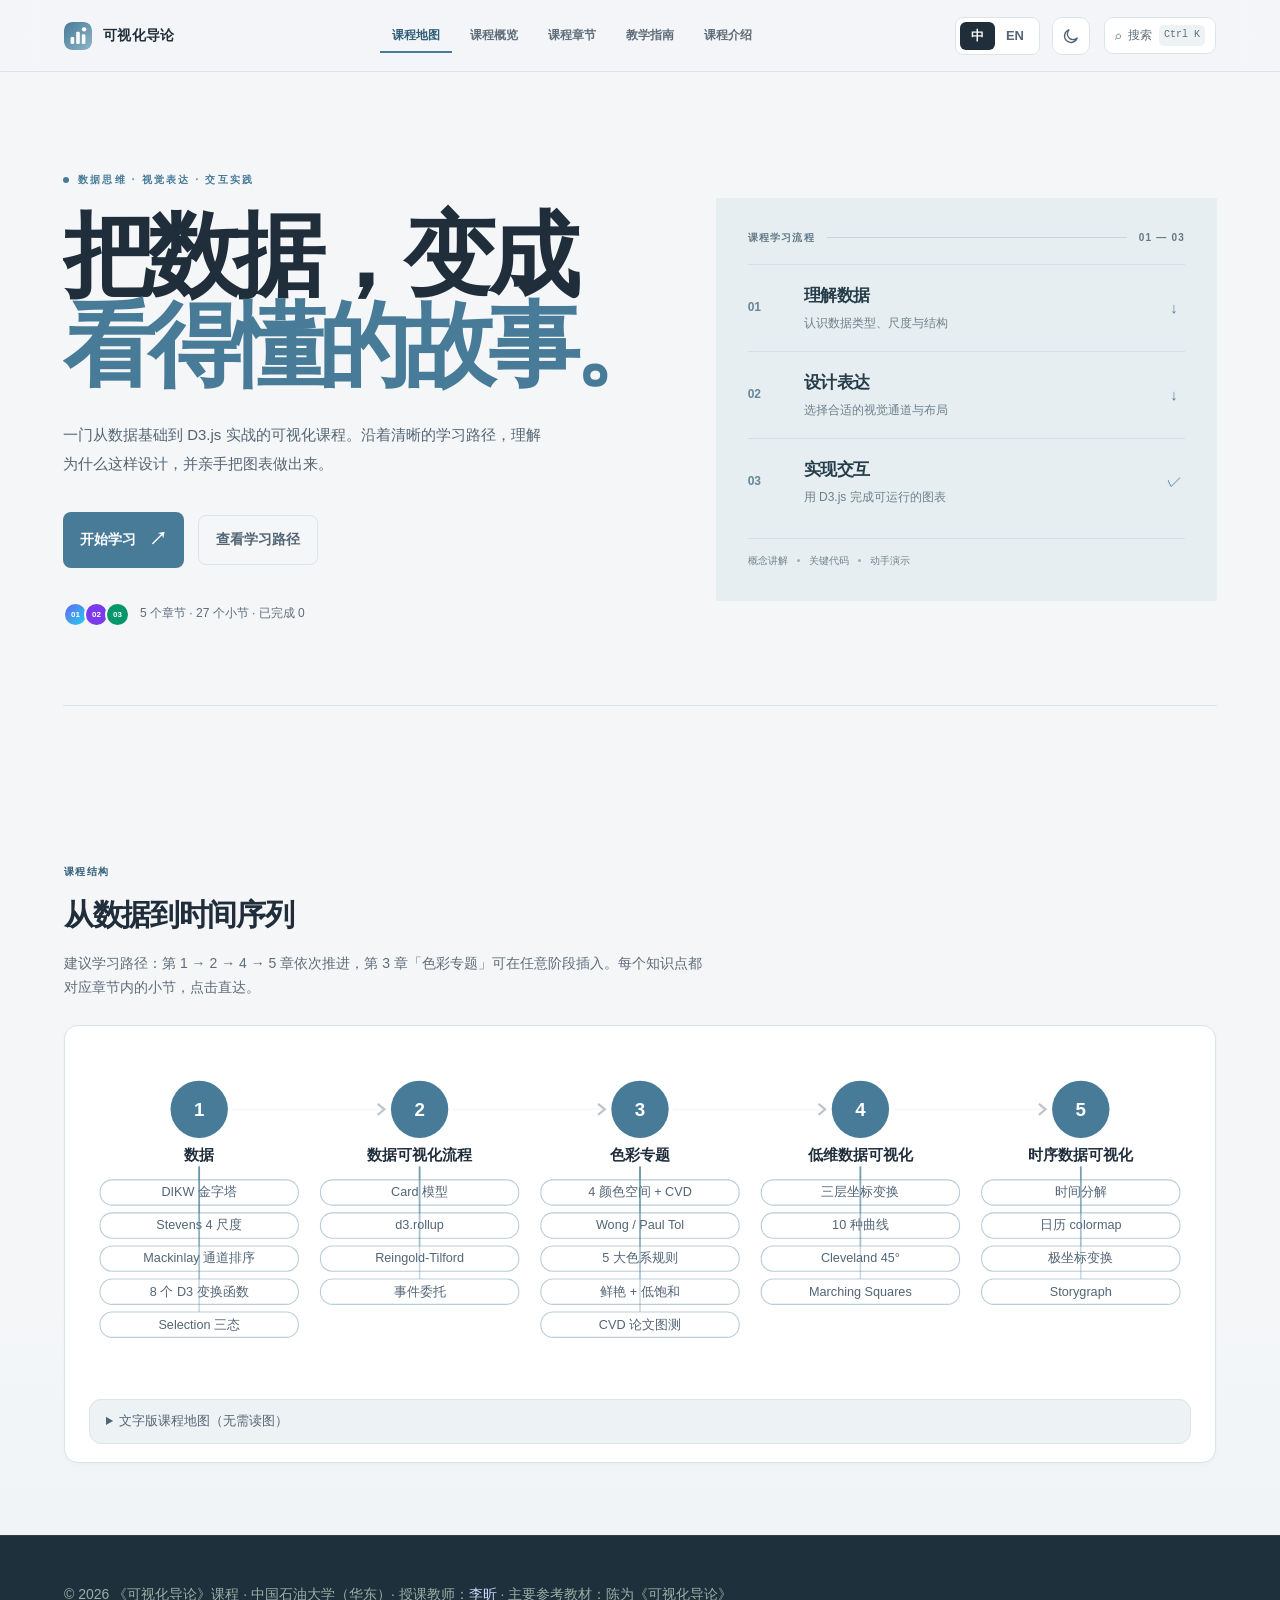
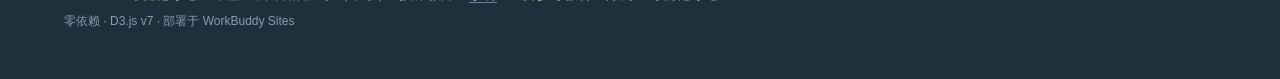
==== commit 26e90e46: "feat: 完善学习闭环、全文搜索与交付材料 每节新增学习目标、演示前预测、控制项说明、自测解析与章末复习；新增三态进度、继续上次学习、学习清单与 JSON 导出导入；全文搜索覆盖正文并提供键盘操作，" ====
--- a/index.html
+++ b/index.html
@@ -5,7 +5,7 @@
   <meta name="viewport" content="width=device-width, initial-scale=1.0" />
   <title data-i18n="portal.title">《可视化导论》课程门户</title>
   <script src="assets/theme.js?v=3"></script>
-  <link rel="stylesheet" href="styles.css?v=5" />
+  <link rel="stylesheet" href="styles.css?v=7" />
   <link rel="stylesheet" href="i18n.css" />
   <script type="module" src="i18n.js?v=5"></script>
 </head>
@@ -46,7 +46,7 @@
         <h1 id="hero-title"><span data-lang="zh-CN">把数据，变成<br><em>看得懂的故事。</em></span><span data-lang="en-US" hidden>Turn data into<br><em>stories people understand.</em></span></h1>
         <p class="hero-desc"><span data-lang="zh-CN">一门从数据基础到 D3.js 实战的可视化课程。沿着清晰的学习路径，理解为什么这样设计，并亲手把图表做出来。</span><span data-lang="en-US" hidden>A hands-on journey from data foundations to D3.js. Learn why visualizations work, then build them yourself.</span></p>
         <div class="hero-actions"><a class="hero-primary" href="chapters.html"><span data-lang="zh-CN">开始学习</span><span data-lang="en-US" hidden>Start learning</span><span aria-hidden="true">↗</span></a><a class="hero-secondary" href="#map"><span data-lang="zh-CN">查看学习路径</span><span data-lang="en-US" hidden>View the path</span></a></div>
-        <div class="hero-proof"><span class="proof-avatars"><i>01</i><i>02</i><i>03</i></span><span data-lang="zh-CN">5 个章节 · 27 个小节 · 可运行演示</span><span data-lang="en-US" hidden>5 chapters · 27 sections · Runnable demos</span></div>
+        <div class="hero-proof"><span class="proof-avatars"><i>01</i><i>02</i><i>03</i></span><span id="course-facts" class="hero-facts">5 个章节 · 27 个小节 · 可运行演示</span></div>
       </div>
       <div class="hero-visual" aria-label="课程学习流程">
         <div class="learning-flow">
@@ -58,6 +58,23 @@
         </div>
       </div>
     </section>
+
+    <!-- ============ 继续上次学习 ============ -->
+    <section class="section continue-wrap" aria-labelledby="continue-heading">
+      <div class="pt-continue" id="continue-card" hidden>
+        <div class="pt-continue-copy">
+          <p class="section-kicker pt-continue-kicker" id="continue-heading">继续上次学习</p>
+          <h2 class="pt-continue-title">第 1 章 · 1.1 数据生成</h2>
+          <p class="pt-continue-hint">从上次离开的小节接着学。</p>
+          <p class="pt-continue-meta"></p>
+        </div>
+        <div class="pt-continue-side">
+          <div class="pt-continue-bar" aria-hidden="true"><i class="pt-continue-fill"></i></div>
+          <a class="pt-continue-link" href="lesson-01/">继续学习 →</a>
+        </div>
+      </div>
+    </section>
+
     <!-- ============ 课程知识地图 ============ -->
     <section id="map" class="section">
       <p class="section-kicker"><span data-lang="zh-CN">课程结构</span><span data-lang="en-US" hidden>COURSE STRUCTURE</span></p>
@@ -77,6 +94,9 @@
     <p class="footer-meta" data-i18n="footer.meta">零依赖 · D3.js v7 · 部署于 WorkBuddy Sites</p>
   </footer>
 
-  <script src="assets/portal.js?v=5"></script>
+  <script src="assets/course-config.js?v=7"></script>
+  <script src="assets/course-store.js?v=7"></script>
+  <script src="assets/course-search.js?v=7"></script>
+  <script src="assets/portal.js?v=7"></script>
 </body>
 </html>
--- a/styles.css
+++ b/styles.css
@@ -12,23 +12,23 @@
 :root {
   color-scheme: light;
 
-  --bg:        #f6f8fc;
-  --bg-glow:   #eef1fa;
+  --bg:        #f4f6f8;
+  --bg-glow:   #e9eef3;
   --surface:   #ffffff;
-  --surface-2: #f3f5fb;
-  --text:      #0e1526;
-  --text-2:    #44506a;
-  --muted:     #6c7a94;
-  --line:      #e5e9f2;
-  --line-2:    #eff2f8;
-
-  --accent:      #5b5bd6;
-  --accent-deep: #4640bf;
-  --accent-soft: #ecebff;
-  --accent-ink:  #37309e;
-
-  --ink:  #080c18;   /* 暗色头图基色（两主题共用） */
-  --ink-2:#101731;
+  --surface-2: #edf2f5;
+  --text:      #202d3a;
+  --text-2:    #536575;
+  --muted:     #5f6d7a;
+  --line:      #dce4ea;
+  --line-2:    #e9eef2;
+
+  --accent:      #477b98;
+  --accent-deep: #315e78;
+  --accent-soft: #e2edf3;
+  --accent-ink:  #315e78;
+
+  --ink:  #1e303b;   /* 暗色头图基色（两主题共用） */
+  --ink-2:#10191e;
 
   --r-xs: 8px;
   --r-sm: 12px;
@@ -37,9 +37,9 @@
   --r-xl: 28px;
   --pill: 999px;
 
-  --sh-1: 0 1px 2px rgba(16, 24, 40, .05), 0 1px 3px rgba(16, 24, 40, .05);
-  --sh-2: 0 2px 6px rgba(16, 24, 40, .05), 0 8px 20px rgba(16, 24, 40, .06);
-  --sh-3: 0 10px 26px rgba(16, 24, 40, .10), 0 3px 8px rgba(16, 24, 40, .05);
+  --sh-1: 0 1px 3px rgba(32, 52, 67, .04);
+  --sh-2: 0 8px 22px rgba(32, 52, 67, .07);
+  --sh-3: 0 14px 34px rgba(32, 52, 67, .10);
   --sh-4: 0 26px 60px rgba(16, 24, 40, .16);
 
   --container: 1160px;
@@ -49,20 +49,20 @@
 html[data-theme="dark"] {
   color-scheme: dark;
 
-  --bg:        #090c16;
-  --bg-glow:   #0d1120;
-  --surface:   #111728;
-  --surface-2: #171e31;
-  --text:      #eaf0fb;
-  --text-2:    #b3bdd4;
-  --muted:     #7f8ba6;
-  --line:      #232c45;
-  --line-2:    #1a2136;
-
-  --accent:      #8b8bf5;
-  --accent-deep: #a5a5ff;
-  --accent-soft: #1c2145;
-  --accent-ink:  #c3c2ff;
+  --bg:        #131b21;
+  --bg-glow:   #1c2a32;
+  --surface:   #1c2830;
+  --surface-2: #24343d;
+  --text:      #e8eff3;
+  --text-2:    #b6c5ce;
+  --muted:     #879aa5;
+  --line:      #31434d;
+  --line-2:    #293a43;
+
+  --accent:      #80b4cd;
+  --accent-deep: #a5d0e2;
+  --accent-soft: #263f4b;
+  --accent-ink:  #c3deea;
 
   --sh-1: 0 1px 2px rgba(0, 0, 0, .4);
   --sh-2: 0 2px 6px rgba(0, 0, 0, .35), 0 10px 24px rgba(0, 0, 0, .30);
@@ -210,94 +210,6 @@
 .theme-toggle:active { transform: scale(.94); }
 .theme-toggle svg { width: 18px; height: 18px; }
 
-/* ============================================================
- * 4. 开屏动画（暗色全屏，仅首次访问播放一次）
- * ============================================================ */
-.splash {
-  position: fixed;
-  inset: 0;
-  z-index: 9999;
-  display: grid;
-  place-items: center;
-  padding: 24px;
-  color: #eef2ff;
-  background-color: var(--ink);
-  background-image:
-    radial-gradient(58% 78% at 16% 4%, rgba(91, 91, 214, .60), transparent 62%),
-    radial-gradient(52% 72% at 86% 8%, rgba(139, 92, 246, .46), transparent 62%),
-    radial-gradient(64% 90% at 50% 124%, rgba(34, 211, 238, .22), transparent 62%);
-  animation: splash-out .55s ease 2.6s both;
-}
-
-/* 前置脚本判定「已看过」→ 直接不渲染，避免首屏闪烁；点击跳过同理 */
-html[data-splash="skip"] .splash,
-.splash.is-out { display: none !important; }
-
-@keyframes splash-out { to { opacity: 0; visibility: hidden; } }
-
-/* 细网格 + 渐隐遮罩 */
-.splash::before {
-  content: "";
-  position: absolute;
-  inset: 0;
-  background-image:
-    linear-gradient(rgba(150, 165, 210, .12) 1px, transparent 1px),
-    linear-gradient(90deg, rgba(150, 165, 210, .12) 1px, transparent 1px);
-  background-size: 46px 46px;
-  -webkit-mask-image: radial-gradient(120% 90% at 50% 40%, #000 10%, transparent 78%);
-          mask-image: radial-gradient(120% 90% at 50% 40%, #000 10%, transparent 78%);
-  pointer-events: none;
-}
-
-.splash-inner {
-  position: relative;
-  z-index: 1;
-  width: 100%;
-  max-width: 540px;
-  text-align: center;
-}
-
-.splash-inner > * { animation: splash-rise .72s cubic-bezier(.2, .7, .3, 1) both; }
-.splash-inner > *:nth-child(1) { animation-delay: .05s; }
-.splash-inner > *:nth-child(2) { animation-delay: .17s; }
-.splash-inner > *:nth-child(3) { animation-delay: .31s; }
-.splash-inner > *:nth-child(4) { animation-delay: .45s; }
-
-@keyframes splash-rise {
-  from { opacity: 0; transform: translateY(16px); }
-  to   { opacity: 1; transform: none; }
-}
-
-.splash-tag {
-  display: inline-flex;
-  align-items: center;
-  margin: 0 0 20px;
-  padding: 6px 14px;
-  font-size: 11.5px;
-  font-weight: 700;
-  letter-spacing: .18em;
-  text-transform: uppercase;
-  color: #b7c3ff;
-  border: 1px solid rgba(183, 195, 255, .35);
-  border-radius: var(--pill);
-  background: rgba(183, 195, 255, .08);
-}
-
-.splash h1 {
-  margin: 0 0 14px;
-  font-size: clamp(32px, 5.6vw, 52px);
-  font-weight: 800;
-  letter-spacing: -.035em;
-  line-height: 1.06;
-}
-
-.splash-sub {
-  margin: 0 0 26px;
-  font-size: clamp(14.5px, 1.8vw, 17px);
-  line-height: 1.6;
-  color: #c8d2ff;
-}
-
 .teacher-link {
   color: #d3dbff;
   text-decoration: none;
@@ -305,33 +217,6 @@
   transition: border-color .15s, color .15s;
 }
 .teacher-link:hover { color: #fff; border-bottom-color: #fff; }
-
-/* 数据 → 视图 管线动画面板（开屏内使用） */
-.flow-svg {
-  display: block;
-  width: 100%;
-  height: auto;
-  border: 1px solid rgba(190, 202, 255, .16);
-  border-radius: var(--r-xl);
-  background: rgba(255, 255, 255, .04);
-  backdrop-filter: blur(6px);
-  -webkit-backdrop-filter: blur(6px);
-  box-shadow: inset 0 1px 0 rgba(255, 255, 255, .07), 0 24px 60px rgba(3, 6, 20, .45);
-}
-
-.flow-stage rect {
-  fill: rgba(255, 255, 255, .06);
-  stroke: rgba(190, 202, 255, .3);
-  stroke-width: 1.5;
-  transition: fill .2s;
-}
-.flow-stage:hover rect { fill: rgba(255, 255, 255, .14); }
-.flow-stage text {
-  fill: #e8edff;
-  font-size: 14.5px;
-  font-weight: 600;
-  text-anchor: middle;
-}
 
 /* ============================================================
  * 5. 主体容器 & 区块
@@ -342,8 +227,8 @@
 .portal-hero h1 { margin:0; font-size:clamp(42px,6vw,74px); line-height:1.04; letter-spacing:-.065em; font-weight:850; color:var(--text); }.portal-hero h1 em { font-style:normal;color:transparent;background:linear-gradient(105deg,var(--accent-deep),#0ea5e9);-webkit-background-clip:text;background-clip:text; }.hero-desc { max-width:520px;margin:26px 0 30px;color:var(--text-2);font-size:16px;line-height:1.85; }
 .hero-actions{display:flex;align-items:center;gap:14px}.hero-primary,.hero-secondary{display:inline-flex;align-items:center;gap:13px;padding:12px 18px;border-radius:13px;text-decoration:none;font-size:14px;font-weight:750;transition:transform .2s,box-shadow .2s}.hero-primary{color:#fff;background:linear-gradient(135deg,#5657d9,#347be8);box-shadow:0 10px 24px rgba(76,78,200,.28)}.hero-primary:hover{color:#fff;transform:translateY(-2px);box-shadow:0 14px 30px rgba(76,78,200,.35)}.hero-primary span:last-child{font-size:18px}.hero-secondary{color:var(--text-2);border:1px solid var(--line);background:var(--surface)}.hero-secondary:hover{color:var(--accent-deep);border-color:var(--accent);transform:translateY(-2px)}
 .hero-proof{display:flex;align-items:center;gap:10px;margin-top:28px;color:var(--muted);font-size:12px}.proof-avatars{display:flex;padding-left:4px}.proof-avatars i{display:grid;place-items:center;width:25px;height:25px;margin-left:-4px;border:2px solid var(--bg);border-radius:50%;color:#fff;background:linear-gradient(135deg,#6366f1,#22d3ee);font-size:8px;font-style:normal;font-weight:800}.proof-avatars i:nth-child(2){background:#7c3aed}.proof-avatars i:nth-child(3){background:#059669}
-.hero-visual{position:relative;min-height:390px;isolation:isolate}.hero-grid{position:absolute;inset:18px 0 0;width:100%;height:100%;overflow:visible}.hero-grid path{fill:none;stroke:var(--accent);stroke-width:1.6;stroke-linecap:round;opacity:.42;stroke-dasharray:3 8}.hero-grid circle{fill:#fff;stroke:var(--accent);stroke-width:3;filter:drop-shadow(0 0 7px rgba(91,91,214,.55))}.visual-orbit{position:absolute;left:50%;top:48%;width:235px;height:235px;transform:translate(-50%,-50%) rotate(-22deg);border:1px solid rgba(91,91,214,.28);border-radius:46% 54% 52% 48%}.orbit-b{width:315px;height:190px;transform:translate(-50%,-50%) rotate(38deg);border-color:rgba(34,211,238,.25)}.visual-core{position:absolute;left:50%;top:48%;transform:translate(-50%,-50%);display:flex;align-items:center;gap:10px;padding:21px 18px;border:1px solid rgba(255,255,255,.7);border-radius:22px;color:var(--text);background:var(--surface);box-shadow:0 18px 50px rgba(72,76,170,.18);font-size:11px;font-weight:800;letter-spacing:.12em}.visual-core strong{color:var(--accent);font-size:23px}.hero-float{position:absolute;z-index:2;display:flex;align-items:center;gap:9px;padding:9px 12px;border:1px solid var(--line);border-radius:12px;background:var(--surface);box-shadow:var(--sh-2);color:var(--text-2);font-size:11px;font-weight:700}.hero-float b{color:var(--accent-deep);font-size:10px}.hero-float i{width:6px;height:6px;border-radius:50%;background:#34d399}.float-top{top:31px;right:6%}.float-right{right:-2%;top:52%}.float-bottom{bottom:12%;left:6%}
-@media (max-width:760px){.portal-hero{grid-template-columns:1fr;gap:0;min-height:0;margin-top:-12px;padding-top:42px}.hero-visual{min-height:290px;transform:scale(.86);transform-origin:top center;margin-bottom:-42px}.portal-hero h1{font-size:clamp(40px,12vw,62px)}.float-right{right:0}}
+.hero-visual{position:relative;min-height:390px;isolation:isolate}
+@media (max-width:760px){.portal-hero{grid-template-columns:1fr;gap:0;min-height:0;margin-top:-12px;padding-top:42px}.hero-visual{min-height:290px;transform:scale(.86);transform-origin:top center;margin-bottom:-42px}.portal-hero h1{font-size:clamp(40px,12vw,62px)}}
 
 main {
   max-width: var(--container);
@@ -446,7 +331,7 @@
   --ch:      var(--accent);
   --ch-deep: var(--accent-deep);
   --ch-soft: var(--accent-soft);
-  --ch-tint: #f4f4ff;
+  --ch-tint: #f1f6f8;
   position: relative;
   display: flex;
   flex-direction: column;
@@ -460,25 +345,24 @@
   transition: transform .26s cubic-bezier(.2, .7, .3, 1), box-shadow .26s, border-color .26s;
 }
 
+/* 五章卡片的强调色统一在蓝色—青色区间，避免红橙与主题冲突 */
 .card[data-ch="1"] { --ch: #2563eb; --ch-deep: #1d4ed8; --ch-soft: #e6efff; --ch-tint: #eef4ff; }
-.card[data-ch="2"] { --ch: #7c3aed; --ch-deep: #6d28d9; --ch-soft: #f0eaff; --ch-tint: #f6f2ff; }
-.card[data-ch="3"] { --ch: #db2777; --ch-deep: #be185d; --ch-soft: #ffe9f4; --ch-tint: #fff1f8; }
-.card[data-ch="4"] { --ch: #ea580c; --ch-deep: #c2410c; --ch-soft: #ffefe1; --ch-tint: #fff6ef; }
-.card[data-ch="5"] { --ch: #059669; --ch-deep: #047857; --ch-soft: #e2f8ef; --ch-tint: #effaf5; }
+.card[data-ch="2"] { --ch: #0e7490; --ch-deep: #0e7490; --ch-soft: #e0f3f6; --ch-tint: #eef8fa; }
+.card[data-ch="3"] { --ch: #477b98; --ch-deep: #315e78; --ch-soft: #e2edf3; --ch-tint: #f1f6f8; }
+.card[data-ch="4"] { --ch: #256b80; --ch-deep: #256b80; --ch-soft: #e4eff2; --ch-tint: #eff6f8; }
+.card[data-ch="5"] { --ch: #0f766e; --ch-deep: #0f766e; --ch-soft: #e0f5f1; --ch-tint: #eefaf7; }
 
 html[data-theme="dark"] .card[data-ch="1"] { --ch-soft: #16233f; --ch-tint: #101a2f; --ch-deep: #7ab0ff; }
-html[data-theme="dark"] .card[data-ch="2"] { --ch-soft: #211a3d; --ch-tint: #171232; --ch-deep: #bda0ff; }
-html[data-theme="dark"] .card[data-ch="3"] { --ch-soft: #3a1630; --ch-tint: #2a1024; --ch-deep: #ff8fc4; }
-html[data-theme="dark"] .card[data-ch="4"] { --ch-soft: #3a2110; --ch-tint: #2b180c; --ch-deep: #ffab6b; }
-html[data-theme="dark"] .card[data-ch="5"] { --ch-soft: #10322a; --ch-tint: #0c241e; --ch-deep: #5fd6ad; }
+html[data-theme="dark"] .card[data-ch="2"] { --ch-soft: #122b33; --ch-tint: #0e2229; --ch-deep: #63c9dc; }
+html[data-theme="dark"] .card[data-ch="3"] { --ch-soft: #22333c; --ch-tint: #1a282f; --ch-deep: #a5d0e2; }
+html[data-theme="dark"] .card[data-ch="4"] { --ch-soft: #1c3138; --ch-tint: #15262c; --ch-deep: #8fcfe0; }
+html[data-theme="dark"] .card[data-ch="5"] { --ch-soft: #10322a; --ch-tint: #0c241e; --ch-deep: #74d6c2; }
 
 a.card.available:hover {
   transform: translateY(-4px);
   border-color: var(--ch);
   box-shadow: var(--sh-3);
 }
-
-.card.pending { opacity: .68; }
 
 .card-thumb {
   display: block;
@@ -509,8 +393,6 @@
   background: rgba(9, 12, 22, .82);
   border-color: rgba(255, 255, 255, .12);
 }
-.card.pending .card-status { color: #8a5a00; }
-
 /* 卡片正文：以左右外边距代替内边距，保证缩略图满宽 */
 .card > :not(.card-thumb):not(.card-status) { margin-left: 22px; margin-right: 22px; }
 
@@ -675,31 +557,13 @@
 
 footer p { margin: 5px 0; font-size: 14px; line-height: 1.7; }
 footer .teacher-link { color: #cfd8ff; }
-.footer-meta { font-size: 12px !important; color: #6f7ea6; }
-
-/* 重播开屏 */
-.replay-splash {
-  margin-top: 16px;
-  padding: 7px 17px;
-  border: 1px solid rgba(255, 255, 255, .18);
-  border-radius: var(--pill);
-  background: rgba(255, 255, 255, .06);
-  color: #cfd8ff;
-  font-family: inherit;
-  font-size: 12px;
-  font-weight: 600;
-  cursor: pointer;
-  transition: background .15s, border-color .15s, transform .15s;
-}
-.replay-splash:hover { background: rgba(255, 255, 255, .15); border-color: rgba(255, 255, 255, .38); }
-.replay-splash:active { transform: scale(.97); }
+.footer-meta { font-size: 12px !important; color: #8b9bb0; }
+
 
 .back-to-top { position:fixed; z-index:150; right:24px; bottom:24px; width:42px; height:42px; border:1px solid var(--line); border-radius:13px; color:var(--text-2); background:color-mix(in srgb,var(--surface) 88%,transparent); box-shadow:var(--sh-2); cursor:pointer; opacity:0; visibility:hidden; transform:translateY(10px); transition:opacity .2s,visibility .2s,transform .2s,background .2s; backdrop-filter:blur(10px); font-size:20px; }
 .back-to-top.is-visible { opacity:1; visibility:visible; transform:translateY(0); }.back-to-top:hover { color:var(--accent-deep); border-color:var(--accent); background:var(--surface); }
 @media (max-width:520px){.back-to-top{right:14px;bottom:14px}.hero-actions{flex-wrap:wrap}}
 
-.portal-command-palette{position:fixed;inset:0;z-index:2000;display:none}.portal-command-palette.is-open{display:block}.portal-palette-backdrop{position:absolute;inset:0;background:rgba(5,10,25,.55);backdrop-filter:blur(6px)}.portal-palette-panel{position:relative;width:min(560px,calc(100% - 28px));margin:13vh auto 0;overflow:hidden;border:1px solid var(--line);border-radius:22px;background:var(--surface);box-shadow:0 30px 90px rgba(0,0,0,.28);animation:portal-palette-in .2s ease}.portal-palette-search{display:flex;align-items:center;gap:12px;padding:17px 20px;border-bottom:1px solid var(--line);color:var(--muted);font-size:23px}.portal-palette-search input{width:100%;border:0;outline:0;color:var(--text);background:transparent;font:inherit;font-size:15px}.portal-palette-results{max-height:360px;overflow:auto;padding:8px}.portal-palette-item{display:flex;align-items:center;justify-content:space-between;padding:13px 14px;border-radius:12px;color:var(--text-2);text-decoration:none;font-size:14px}.portal-palette-item:hover{color:var(--text);background:var(--surface-2)}.portal-palette-item small{color:var(--muted)}.portal-palette-empty{padding:20px;margin:0;color:var(--muted);text-align:center}.portal-palette-hint{padding:12px 18px;border-top:1px solid var(--line);color:var(--muted);font-size:11px}@keyframes portal-palette-in{from{opacity:0;transform:translateY(-8px) scale(.98)}to{opacity:1;transform:none}}
-.portal-search-trigger{order:3;display:inline-flex;align-items:center;gap:7px;margin-left:8px;padding:7px 10px;border:1px solid var(--line);border-radius:10px;color:var(--muted);background:var(--surface);font:inherit;font-size:12px;cursor:pointer;white-space:nowrap}.portal-search-trigger:hover{color:var(--accent-deep);border-color:var(--accent)}.portal-search-trigger kbd{padding:2px 5px;border-radius:5px;background:var(--surface-2);font-size:10px}@media(max-width:680px){.portal-search-trigger span,.portal-search-trigger kbd{display:none}}
 
 /* ============================================================
  * 11. 响应式
@@ -709,8 +573,6 @@
   .nav .brand span { display: none; }
   .cards { grid-template-columns: 1fr; }
   .section h2 { font-size: 22px; }
-  .splash-inner { max-width: 100%; }
-  .splash-sub { margin-bottom: 20px; }
 }
 
 @media (max-width: 420px) {
@@ -722,27 +584,17 @@
  * ============================================================ */
 @media (prefers-reduced-motion: reduce) {
   html { scroll-behavior: auto; }
-  .flow-svg .flow-dot { display: none; }
-  .splash { animation-duration: .4s; animation-delay: 1.2s; }
-  .splash-inner > * { animation: none; }
   .card, .howto-card, .theme-toggle, .nav-links a { transition: none; }
   a.card.available:hover { transform: none; }
 }
 
-/* v5 editorial visual system */
-:root { --bg:#f5f6f2; --bg-glow:#edf1e8; --surface:#fff; --surface-2:#eef1eb; --text:#17211f; --text-2:#53615d; --muted:#84908b; --line:#dfe5df; --line-2:#edf0eb; --accent:#0e765d; --accent-deep:#075744; --accent-soft:#dcefe6; --accent-ink:#075744; --ink:#10221f; --r:14px; --r-lg:18px; --sh-1:0 1px 2px rgba(16,34,31,.04); --sh-2:0 12px 32px rgba(16,34,31,.07); --sh-3:0 18px 45px rgba(16,34,31,.12); }
-html[data-theme="dark"] { --bg:#101715; --bg-glow:#17231f; --surface:#18221f; --surface-2:#202d29; --text:#edf5f0; --text-2:#b1c0b9; --muted:#82948b; --line:#2e3d37; --line-2:#24332d; --accent:#5bd3a5; --accent-deep:#8de7c1; --accent-soft:#173b31; --accent-ink:#b3f0d2; --ink:#0b1210; }
 body { font-family:Inter,-apple-system,BlinkMacSystemFont,"Segoe UI","PingFang SC","Microsoft YaHei",sans-serif; background-image:linear-gradient(180deg,var(--bg) 0%,var(--bg) 78%,var(--surface-2) 100%); }
 .nav { height:72px; padding:0 clamp(20px,5vw,72px); background:color-mix(in srgb,var(--bg) 90%,transparent); border-bottom:1px solid var(--line); box-shadow:none; }.nav .brand { gap:11px; font-size:14px; letter-spacing:.02em; }.nav .brand .mark { width:28px;height:28px;border-radius:8px;box-shadow:none; }.nav-links { gap:6px; justify-content:center; }.nav-links a { padding:8px 12px; border-radius:8px; color:var(--muted); font-size:12px; }.nav-links a:hover { color:var(--text); background:var(--surface-2); }.nav-links a.active { color:var(--accent-deep); background:transparent; box-shadow:inset 0 -2px var(--accent); border-radius:0; }.portal-search-trigger { border-color:var(--line); border-radius:8px; background:transparent; box-shadow:none; }
 main { padding:0 clamp(20px,5vw,72px) 72px; max-width:1440px; }.portal-hero { min-height:610px; margin:0 -1px 100px; padding:100px 0 78px; grid-template-columns:minmax(0,1.1fr) minmax(360px,.9fr); gap:40px; border-bottom:1px solid var(--line); }.portal-hero::before { display:none; }.eyebrow { color:var(--accent); font-size:10px; letter-spacing:.22em; }.eyebrow-dot { width:6px;height:6px;box-shadow:none; }.portal-hero h1 { max-width:760px; font-size:clamp(48px,7.2vw,96px); line-height:.98; letter-spacing:-.075em; font-weight:800; }.portal-hero h1 em { color:var(--accent); background:none; }.hero-desc { max-width:480px; margin:30px 0 34px; font-size:15px; line-height:1.9; }.hero-primary { border-radius:8px; padding:13px 17px; background:var(--accent); box-shadow:none; }.hero-primary:hover { background:var(--accent-deep); box-shadow:none; }.hero-secondary { border-radius:8px; padding:12px 17px; background:transparent; }.hero-proof { margin-top:34px; font-size:11px; }
-.hero-visual { min-height:390px; border:1px solid #263b35; border-radius:18px; overflow:hidden; background:#132620; box-shadow:var(--sh-3); }.hero-visual::after { content:""; position:absolute; inset:0; background:linear-gradient(135deg,rgba(91,211,165,.12),transparent 40%); pointer-events:none; }.visual-orbit { border-color:rgba(91,211,165,.34); }.orbit-b { border-color:rgba(243,190,86,.32); }.visual-core { color:#e9fff4; background:#19342b; border:1px solid rgba(150,231,199,.34); box-shadow:none; }.hero-grid path { stroke:#7ee6bc; opacity:.5; }.hero-grid circle { fill:#132620; stroke:#80e2b9; filter:none; }.hero-float { border-color:rgba(164,221,194,.22); background:#19342b; color:#c2d9ce; box-shadow:none; }.hero-float b { color:#89e8be; }
 .section { margin-bottom:76px; }.section h2 { font-size:clamp(22px,3vw,30px); letter-spacing:-.045em; }.section-lead { max-width:650px; margin-bottom:26px; font-size:14px; color:var(--muted); }.map-wrap,.stats-wrap { padding:26px 24px 18px; border-radius:14px; box-shadow:var(--sh-1); }.cards { gap:14px; }.card { border-radius:14px; box-shadow:var(--sh-1); }.card:hover { box-shadow:var(--sh-2); }.card-thumb { filter:saturate(.8); }.card h3 { letter-spacing:-.04em; }.card-tags li { border:0; background:var(--surface-2); }.card-cta { border-top-color:var(--line); } footer { padding:42px clamp(20px,5vw,72px); color:#9aada5; background:var(--ink); text-align:left; }
 @media(max-width:760px){.nav{height:60px}.nav-links{justify-content:flex-start}.portal-hero{min-height:0;padding:70px 0 52px;margin-bottom:76px;grid-template-columns:1fr}.hero-visual{min-height:300px}.section{margin-bottom:76px}}
-.splash { background:#10221f; background-image:linear-gradient(135deg,#10221f,#173c31); }.splash::before { opacity:.16; }.splash-inner { max-width:820px; }.splash-tag { color:#83e2b7; letter-spacing:.22em; }.splash h1 { letter-spacing:-.06em; }.flow-svg { border-color:rgba(150,231,199,.18); background:rgba(0,0,0,.12); box-shadow:none; }
 
 /* Teaching-oriented structure with a calm blue-grey classroom palette */
-:root { --bg:#f4f6f8; --bg-glow:#e9eef3; --surface:#fff; --surface-2:#edf2f5; --text:#202d3a; --text-2:#536575; --muted:#7d8d9b; --line:#dce4ea; --line-2:#e9eef2; --accent:#477b98; --accent-deep:#315e78; --accent-soft:#e2edf3; --accent-ink:#315e78; --ink:#1e303b; --sh-1:0 1px 3px rgba(32,52,67,.04); --sh-2:0 8px 22px rgba(32,52,67,.07); --sh-3:0 14px 34px rgba(32,52,67,.10); }
-html[data-theme="dark"] { --bg:#131b21; --bg-glow:#1c2a32; --surface:#1c2830; --surface-2:#24343d; --text:#e8eff3; --text-2:#b6c5ce; --muted:#879aa5; --line:#31434d; --line-2:#293a43; --accent:#80b4cd; --accent-deep:#a5d0e2; --accent-soft:#263f4b; --accent-ink:#c3deea; --ink:#10191e; }
 body { font-family:Inter,-apple-system,BlinkMacSystemFont,"Segoe UI","PingFang SC","Microsoft YaHei",sans-serif; background-image:linear-gradient(180deg,var(--bg) 0%,var(--bg) 78%,var(--surface-2) 100%); }
 .section { padding-top:58px; }.section-kicker { margin:0 0 10px; color:var(--accent-deep); font-size:10px; font-weight:750; letter-spacing:.14em; text-transform:uppercase; }.section h2 { margin-bottom:12px; }.section-lead { margin-top:0; }
 .portal-hero { min-height:590px; }.portal-hero::before { display:none; }.hero-visual { display:flex; align-items:center; justify-content:center; padding:32px; background:#e7eef2; border-color:#d5e0e6; box-shadow:none; }.learning-flow { width:min(100%,470px); color:#283d4a; }.flow-caption { display:flex; align-items:center; gap:12px; margin:0 0 18px; color:#617987; font-size:10px; font-weight:750; letter-spacing:.12em; text-transform:uppercase; }.flow-caption .flow-line { height:1px; flex:1; background:#c8d7df; }.flow-step { display:grid; grid-template-columns:42px minmax(0,1fr) 22px; gap:14px; align-items:center; padding:17px 0; border-top:1px solid #d2dfe5; }.flow-index { color:#668699; font-size:12px; font-weight:750; font-variant-numeric:tabular-nums; }.flow-step h2 { margin:0 0 4px; color:#263d4a; font-size:17px; font-weight:750; letter-spacing:-.025em; }.flow-step p { margin:0; color:#6c808b; font-size:12px; }.flow-arrow { color:#4f819b; font-size:15px; text-align:center; }.flow-foot { display:flex; align-items:center; gap:9px; margin-top:13px; padding-top:14px; border-top:1px solid #d2dfe5; color:#71838c; font-size:10px; }.flow-foot i { width:3px;height:3px;border-radius:50%;background:#9bb0bb; }
@@ -754,3 +606,267 @@
 .stats-notes { margin-top:10px; }.stats-note-grid { display:grid; grid-template-columns:repeat(3,minmax(0,1fr)); gap:14px; margin-top:24px; }.stats-note-grid article { padding:22px; border-top:2px solid var(--line); background:var(--surface); }.stats-note-grid article > span { color:var(--accent-deep); font-size:11px; font-weight:750; }.stats-note-grid h3 { margin:13px 0 8px; font-size:15px; }.stats-note-grid p { margin:0; color:var(--text-2); font-size:13px; line-height:1.75; }
 @media(max-width:760px){.section{padding-top:42px}.portal-hero{padding-top:62px}.hero-visual{padding:20px}.path-panel{align-items:flex-start;flex-direction:column}.path-steps{flex-wrap:wrap;gap:9px}.path-steps li + li::before{margin:0 5px}.howto-grid,.about,.stats-note-grid{grid-template-columns:1fr}.catalog-heading{align-items:flex-start;gap:8px;flex-direction:column}}
 html[data-theme="dark"] .hero-visual { background:#24343d; border-color:#344a56; }html[data-theme="dark"] .learning-flow { color:#dce8ed; }html[data-theme="dark"] .flow-caption,html[data-theme="dark"] .flow-index,html[data-theme="dark"] .flow-step p,html[data-theme="dark"] .flow-foot { color:#a9bac3; }html[data-theme="dark"] .flow-caption .flow-line,html[data-theme="dark"] .flow-step,html[data-theme="dark"] .flow-foot { border-color:#3a4e58; }html[data-theme="dark"] .flow-step h2 { color:#e4eef2; }html[data-theme="dark"] .flow-step .flow-arrow { color:#9ac3d5; }
+
+/* ============================================================
+ * v6 学习闭环（门户）
+ * 区块：继续学习 / 学习档案 / 全书搜索 / 地图与统计的文字版
+ * ============================================================ */
+.pt-sr-only {
+  position: absolute; width: 1px; height: 1px; padding: 0; margin: -1px;
+  overflow: hidden; clip: rect(0 0 0 0); white-space: nowrap; border: 0;
+}
+body.pt-locked { overflow: hidden; }
+.hero-facts { color: var(--muted); font-size: 12px; }
+
+/* —— 知识地图 / 统计图的文字替代 —— */
+#course-map > line, #course-stats > line { stroke: var(--line); }
+.map-node { fill: var(--accent); }
+.map-thread { stroke: var(--accent); stroke-opacity: .28; }
+.map-chip rect { stroke: var(--accent); }
+.map-chapter:focus-visible { outline: none; }
+.map-chapter:focus-visible .map-node { stroke: var(--accent-deep); stroke-width: 4; }
+.stat-node { fill: var(--accent); }
+.stat-grid { stroke: var(--line); }
+.stat-dot { fill: var(--accent); fill-opacity: .85; }
+.stat-row:focus-visible { outline: none; }
+.stat-row:focus-visible .stat-node { stroke: var(--accent-deep); stroke-width: 3; }
+
+.pt-details {
+  margin-top: 16px;
+  border: 1px solid var(--line);
+  border-radius: var(--r-sm);
+  background: var(--surface-2);
+  padding: 0 16px;
+}
+.pt-details > summary {
+  padding: 11px 0;
+  color: var(--text-2);
+  font-size: 12.5px;
+  cursor: pointer;
+}
+.pt-details[open] > summary { border-bottom: 1px solid var(--line); color: var(--text); }
+.pt-chapter-list { list-style: none; margin: 8px 0; padding: 0; }
+.pt-chapter-list li {
+  display: flex; align-items: center; gap: 12px;
+  padding: 8px 0;
+  border-bottom: 1px solid var(--line-2);
+  font-size: 13px;
+}
+.pt-chapter-list li:last-child { border-bottom: 0; }
+.pt-ch-num { color: var(--muted); font-size: 11px; font-variant-numeric: tabular-nums; }
+.pt-chapter-list a { color: var(--text); text-decoration: none; }
+.pt-chapter-list a:hover { color: var(--accent-deep); }
+.pt-ch-meta { margin-left: auto; color: var(--muted); font-size: 11.5px; }
+.pt-stat-table { width: 100%; border-collapse: collapse; margin: 8px 0 12px; font-size: 12.5px; }
+.pt-stat-table th, .pt-stat-table td { padding: 8px; border-bottom: 1px solid var(--line-2); text-align: left; }
+.pt-stat-table thead th { color: var(--muted); font-size: 11px; font-weight: 700; }
+.pt-stat-table tbody th { color: var(--text-2); }
+.pt-stat-table a { color: var(--text); text-decoration: none; }
+.pt-stat-table a:hover { color: var(--accent-deep); }
+
+/* —— 继续上次学习 —— */
+.continue-wrap:has(#continue-card[hidden]) { display: none; }
+.pt-continue {
+  display: flex; align-items: center; justify-content: space-between; gap: 28px;
+  padding: clamp(20px, 3vw, 32px);
+  border: 1px solid var(--line);
+  border-left: 3px solid var(--accent);
+  border-radius: var(--r-lg);
+  background: var(--surface);
+  box-shadow: var(--sh-2);
+}
+.pt-continue-title { margin: 0 0 6px; font-size: clamp(18px, 2.4vw, 24px); letter-spacing: -.01em; }
+.pt-continue-hint { margin: 0 0 10px; color: var(--muted); font-size: 13px; }
+.pt-continue-meta { margin: 0; color: var(--text-2); font-size: 12px; }
+.pt-continue-side { flex: none; display: flex; flex-direction: column; align-items: flex-end; gap: 12px; min-width: 200px; }
+.pt-continue-bar {
+  width: 100%; height: 6px; border-radius: 999px; overflow: hidden;
+  background: var(--surface-2);
+}
+.pt-continue-bar i { display: block; height: 100%; width: 0; background: var(--accent); border-radius: inherit; }
+.pt-continue-link {
+  padding: 10px 20px;
+  border-radius: var(--r-sm);
+  background: var(--accent);
+  color: #fff !important;
+  font-size: 13px; font-weight: 700;
+  text-decoration: none;
+  white-space: nowrap;
+}
+.pt-continue-link:hover { background: var(--accent-deep); }
+
+/* —— 学习档案 —— */
+.pt-study {
+  padding: clamp(22px, 3vw, 34px);
+  border: 1px solid var(--line);
+  border-radius: var(--r-lg);
+  background: var(--surface);
+  box-shadow: var(--sh-1);
+}
+.pt-study-head { display: flex; align-items: flex-start; justify-content: space-between; gap: 20px; flex-wrap: wrap; }
+.pt-study-title { margin: 0 0 6px; font-size: clamp(19px, 2.4vw, 25px); }
+.pt-study-sub { margin: 0; color: var(--muted); font-size: 12.5px; }
+.pt-study-actions { display: flex; align-items: center; gap: 8px; flex-wrap: wrap; }
+.pt-study-actions button, .pt-study-continue {
+  padding: 8px 14px;
+  border: 1px solid var(--line);
+  border-radius: var(--r-sm);
+  background: var(--surface);
+  color: var(--text-2);
+  font: inherit; font-size: 12px;
+  cursor: pointer;
+  text-decoration: none;
+  white-space: nowrap;
+}
+.pt-study-actions button:hover { border-color: var(--accent); color: var(--accent-deep); }
+.pt-study-continue { border-color: var(--accent); background: var(--accent); color: #fff !important; font-weight: 700; }
+.pt-study-continue:hover { background: var(--accent-deep); }
+.pt-overview { display: flex; align-items: center; gap: 26px; flex-wrap: wrap; margin: 22px 0 18px; }
+.pt-stat { display: flex; flex-direction: column; gap: 2px; min-width: 64px; }
+.pt-stat b { font-size: 26px; line-height: 1.05; color: var(--text); font-variant-numeric: tabular-nums; }
+.pt-stat span { font-size: 10.5px; letter-spacing: .06em; color: var(--muted); text-transform: uppercase; }
+.pt-overview-bar { flex: 1; min-width: 160px; height: 6px; border-radius: 999px; background: var(--surface-2); overflow: hidden; }
+.pt-overview-bar i { display: block; height: 100%; width: 0; background: var(--accent); transition: width .25s; }
+.pt-marks-head { display: flex; align-items: center; justify-content: space-between; gap: 12px; border-top: 1px solid var(--line); padding-top: 16px; }
+.pt-marks-head h3 { margin: 0; font-size: 14px; letter-spacing: .02em; color: var(--text); }
+.pt-filter {
+  padding: 6px 10px;
+  border: 1px solid var(--line);
+  border-radius: var(--r-sm);
+  background: var(--surface);
+  color: var(--text-2);
+  font: inherit; font-size: 12px;
+  max-width: 220px;
+}
+.pt-marks { list-style: none; margin: 8px 0 0; padding: 0; }
+.pt-mark { display: flex; align-items: center; gap: 10px; padding: 10px 0; border-bottom: 1px solid var(--line-2); }
+.pt-mark:last-child { border-bottom: 0; }
+.pt-mark-link { flex: 1; display: flex; flex-direction: column; gap: 2px; text-decoration: none; }
+.pt-mark-ch { color: var(--muted); font-size: 10.5px; }
+.pt-mark-title { color: var(--text); font-size: 13px; }
+.pt-mark-link:hover .pt-mark-title { color: var(--accent-deep); }
+.pt-mark-state {
+  padding: 2px 9px;
+  border: 1px solid var(--line);
+  border-radius: 999px;
+  color: var(--muted);
+  font-size: 10.5px;
+  white-space: nowrap;
+}
+.pt-mark-state[data-state="done"] { border-color: var(--accent); color: var(--accent-deep); font-weight: 700; }
+.pt-mark-remove {
+  padding: 4px 9px;
+  border: 1px solid var(--line);
+  border-radius: var(--r-sm);
+  background: var(--surface);
+  color: var(--muted);
+  font: inherit; font-size: 11px;
+  cursor: pointer;
+}
+.pt-mark-remove:hover { border-color: var(--accent); color: var(--accent-deep); }
+.pt-marks-empty { padding: 18px 0; color: var(--muted); font-size: 12.5px; }
+.pt-import-msg { margin: 12px 0 0; font-size: 12px; color: var(--accent-deep); }
+.pt-import-msg.is-error { color: #a15c00; }
+
+/* —— 章节卡片进度 —— */
+.card-progress { display: flex; align-items: center; gap: 8px; margin-top: 8px; }
+.card-progress-bar { flex: 1; height: 4px; border-radius: 999px; background: var(--surface-2); overflow: hidden; }
+.card-progress-bar i { display: block; height: 100%; width: 0; background: var(--accent); }
+.card-progress-label { color: var(--muted); font-size: 10.5px; white-space: nowrap; }
+
+/* —— 全课程搜索 —— */
+.portal-search-trigger {
+  order: 3;
+  display: inline-flex; align-items: center; gap: 7px;
+  margin-left: 8px; padding: 7px 10px;
+  border: 1px solid var(--line);
+  border-radius: 9px;
+  background: var(--surface);
+  color: var(--muted);
+  font: inherit; font-size: 12px;
+  cursor: pointer; white-space: nowrap;
+}
+.portal-search-trigger:hover { color: var(--accent-deep); border-color: var(--accent); }
+.portal-search-trigger kbd {
+  padding: 2px 5px; border-radius: 5px;
+  background: var(--surface-2); font-size: 10px;
+}
+.portal-command-palette { position: fixed; inset: 0; z-index: 2000; display: none; }
+.portal-command-palette.is-open { display: block; }
+.portal-palette-backdrop {
+  position: absolute; inset: 0;
+  background: rgba(5, 10, 25, .55);
+  backdrop-filter: blur(6px);
+}
+.portal-palette-panel {
+  position: relative;
+  width: min(660px, calc(100% - 28px));
+  margin: 10vh auto 0;
+  overflow: hidden;
+  border: 1px solid var(--line);
+  border-radius: 18px;
+  background: var(--surface);
+  box-shadow: var(--sh-4);
+  animation: portal-palette-in .2s ease;
+}
+@keyframes portal-palette-in { from { opacity: 0; transform: translateY(-8px); } to { opacity: 1; transform: none; } }
+.portal-palette-search {
+  display: flex; align-items: center; gap: 10px;
+  padding: 15px 18px;
+  border-bottom: 1px solid var(--line);
+  color: var(--muted); font-size: 20px;
+}
+.portal-palette-search input {
+  flex: 1; border: 0; outline: 0;
+  background: transparent; color: var(--text);
+  font: inherit; font-size: 15px;
+}
+.pt-close {
+  flex: none; width: 30px; height: 30px;
+  border: 1px solid var(--line); border-radius: 8px;
+  background: var(--surface); color: var(--muted);
+  font-size: 17px; line-height: 1; cursor: pointer;
+}
+.pt-close:hover { color: var(--text); border-color: var(--accent); }
+.portal-palette-results { max-height: 54vh; overflow: auto; padding: 8px; }
+.portal-palette-item {
+  display: flex; align-items: flex-start; justify-content: space-between; gap: 12px;
+  padding: 10px 12px;
+  border-radius: 9px;
+  color: var(--text-2);
+  text-decoration: none;
+}
+.portal-palette-item:hover,
+.portal-palette-item.is-active { background: var(--surface-2); color: var(--text); }
+.portal-palette-item.is-active { box-shadow: inset 2px 0 var(--accent); }
+.pt-result-main { display: flex; flex-direction: column; gap: 2px; }
+.pt-result-title { font-size: 13.5px; font-weight: 600; }
+.pt-result-meta { color: var(--muted); font-size: 10.5px; }
+.pt-result-snippet { color: var(--text-2); font-size: 12px; line-height: 1.6; }
+.pt-result-arrow { color: var(--muted); }
+.portal-palette-empty { padding: 22px; margin: 0; color: var(--muted); text-align: center; font-size: 13px; }
+.portal-palette-hint {
+  padding: 10px 18px;
+  border-top: 1px solid var(--line);
+  color: var(--muted);
+  font-size: 11px;
+}
+
+/* —— 移动端 —— */
+@media (max-width: 760px) {
+  .pt-continue { flex-direction: column; align-items: stretch; }
+  .pt-continue-side { align-items: stretch; min-width: 0; }
+  .pt-continue-link { text-align: center; }
+  .pt-study-head { flex-direction: column; }
+  .pt-study-actions { width: 100%; }
+  .pt-overview { gap: 18px; }
+  .pt-overview-bar { flex-basis: 100%; }
+  .pt-mark { flex-wrap: wrap; }
+  .pt-mark-link { flex-basis: 100%; }
+  .portal-palette-panel { margin-top: 0; width: 100%; border-radius: 14px 14px 0 0; position: absolute; bottom: 0; left: 0; right: 0; }
+  .portal-palette-results { max-height: 48vh; }
+  .portal-search-trigger span, .portal-search-trigger kbd { display: none; }
+}
+@media (prefers-reduced-motion: reduce) {
+  .portal-palette-panel { animation: none; }
+}
